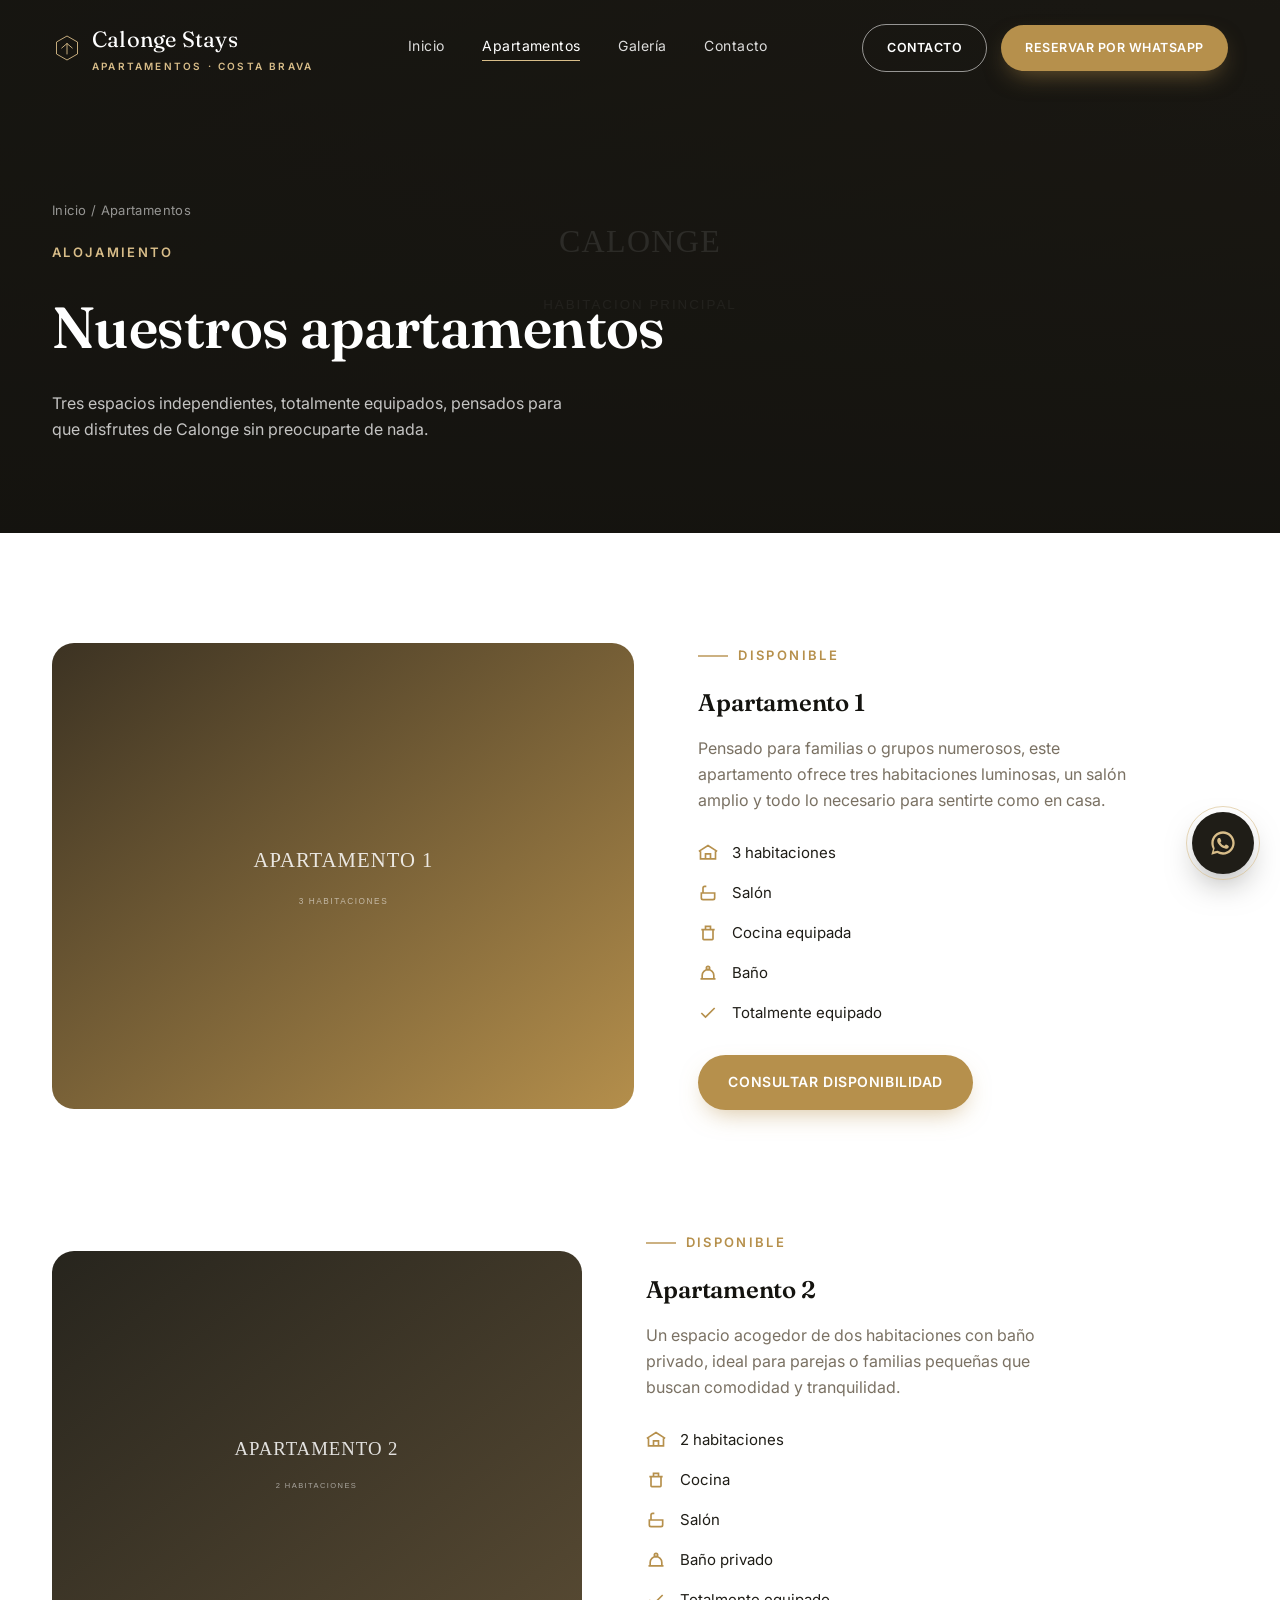
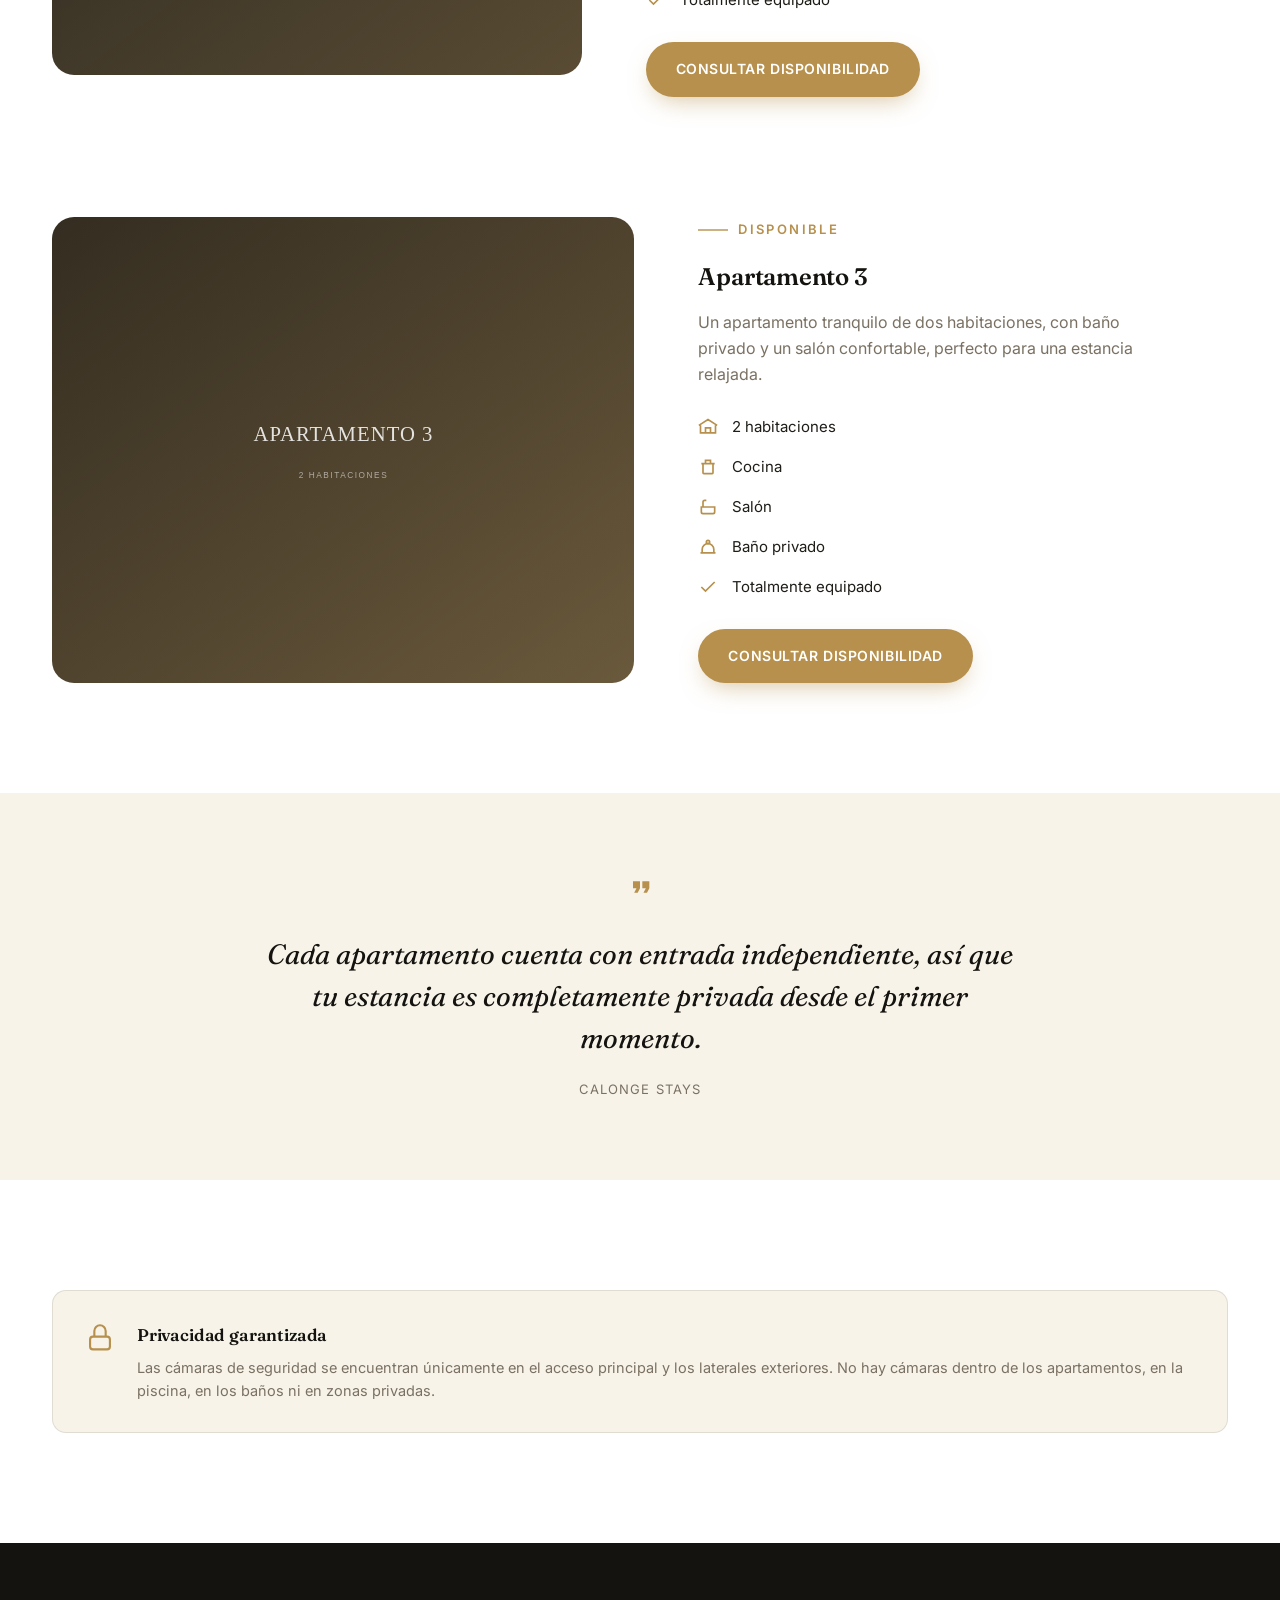
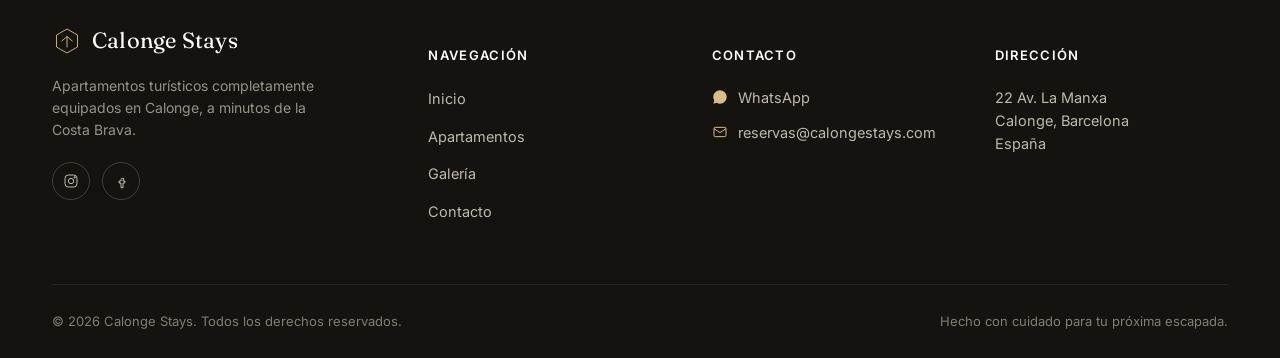
==== apartamentos.html @ a1d50704 "Add files via upload" ====
<!DOCTYPE html>
<html lang="es">
<head>
<meta charset="UTF-8">
<meta name="viewport" content="width=device-width, initial-scale=1.0">
<title>Apartamentos en Calonge — Calonge Stays</title>
<meta name="description" content="Descubre nuestros apartamentos en Calonge: totalmente equipados, con entrada independiente, cocina, baño privado y acceso a piscina compartida.">
<meta name="theme-color" content="#14130F">
<link rel="icon" href="favicon.ico" type="image/png">
<meta property="og:title" content="Apartamentos en Calonge — Calonge Stays">
<meta property="og:description" content="Apartamentos completamente equipados en Calonge, cerca de la Costa Brava.">
<meta property="og:image" content="assets/images/og-cover.svg">
<link rel="preconnect" href="https://fonts.googleapis.com">
<link rel="preconnect" href="https://fonts.gstatic.com" crossorigin>
<link href="https://fonts.googleapis.com/css2?family=Fraunces:ital,opsz,wght@0,9..144,300;0,9..144,500;0,9..144,600;1,9..144,400&family=Inter:wght@400;500;600;700&display=swap" rel="stylesheet">
<link rel="stylesheet" href="assets/css/style.css">
</head>
<body>

<header class="site-header">
  <div class="container">
    <a href="index.html" class="brand">
      <svg viewBox="0 0 40 40" fill="none"><path d="M20 4L34 12V28L20 36L6 28V12L20 4Z" stroke="#D8BD89" stroke-width="1.2"/><path d="M13 20L20 14L27 20M20 14V28" stroke="#D8BD89" stroke-width="1.2" stroke-linecap="round" stroke-linejoin="round"/></svg>
      <span>Calonge Stays<small>Apartamentos · Costa Brava</small></span>
    </a>
    <nav class="nav-desktop">
      <a href="index.html">Inicio</a>
      <a href="apartamentos.html" class="active">Apartamentos</a>
      <a href="galeria.html">Galería</a>
      <a href="contacto.html">Contacto</a>
    </nav>
    <div class="nav-cta">
      <a href="contacto.html" class="btn btn-outline">Contacto</a>
      <a href="#" class="btn btn-gold" data-whatsapp data-apartment="Consulta general">Reservar por WhatsApp</a>
    </div>
    <button class="nav-toggle" aria-label="Abrir menú">
      <svg viewBox="0 0 24 24" fill="none" stroke="currentColor" stroke-width="2"><line x1="3" y1="6" x2="21" y2="6"/><line x1="3" y1="12" x2="21" y2="12"/><line x1="3" y1="18" x2="21" y2="18"/></svg>
    </button>
  </div>
</header>

<div class="mobile-menu">
  <a href="index.html">Inicio</a>
  <a href="apartamentos.html">Apartamentos</a>
  <a href="galeria.html">Galería</a>
  <a href="contacto.html">Contacto</a>
  <a href="#" class="btn btn-gold btn-block" data-whatsapp data-apartment="Consulta general">Reservar por WhatsApp</a>
</div>

<section class="page-hero">
  <div class="page-hero-bg"><img src="assets/images/hero-room.svg" alt=""></div>
  <div class="container">
    <div class="breadcrumb"><a href="index.html">Inicio</a> / Apartamentos</div>
    <div class="eyebrow">Alojamiento</div>
    <h1>Nuestros apartamentos</h1>
    <p>Tres espacios independientes, totalmente equipados, pensados para que disfrutes de Calonge sin preocuparte de nada.</p>
  </div>
</section>

<section class="section">
  <div class="container">

    <!-- APARTAMENTO 1 -->
    <div class="split reveal" style="margin-bottom:120px;">
      <div class="split-media">
        <img src="assets/images/apt1-main.svg" alt="Apartamento 1 en Calonge">
      </div>
      <div>
        <div class="eyebrow"><svg viewBox="0 0 30 10"><line x1="0" y1="5" x2="30" y2="5" stroke="currentColor" stroke-width="1.4"/></svg>Disponible</div>
        <h2>Apartamento 1</h2>
        <p style="margin-top:14px;color:var(--taupe);font-size:16px;max-width:440px;">Pensado para familias o grupos numerosos, este apartamento ofrece tres habitaciones luminosas, un salón amplio y todo lo necesario para sentirte como en casa.</p>
        <ul class="feature-list">
          <li><svg viewBox="0 0 24 24" fill="none" stroke="currentColor" stroke-width="2"><path d="M3 10v9h18v-9M1 10l11-7 11 7M9 19v-6h6v6"/></svg>3 habitaciones</li>
          <li><svg viewBox="0 0 24 24" fill="none" stroke="currentColor" stroke-width="2"><path d="M4 12h16v6a2 2 0 01-2 2H6a2 2 0 01-2-2v-6zM6 12V6a2 2 0 012-2h2"/></svg>Salón</li>
          <li><svg viewBox="0 0 24 24" fill="none" stroke="currentColor" stroke-width="2"><path d="M4 8h16M6 8v11a1 1 0 001 1h10a1 1 0 001-1V8M9 4h6v4H9z"/></svg>Cocina equipada</li>
          <li><svg viewBox="0 0 24 24" fill="none" stroke="currentColor" stroke-width="2"><circle cx="12" cy="6" r="2"/><path d="M5 19v-4a7 7 0 0114 0v4M3 19h18"/></svg>Baño</li>
          <li><svg viewBox="0 0 24 24" fill="none" stroke="currentColor" stroke-width="2"><polyline points="20 6 9 17 4 12"/></svg>Totalmente equipado</li>
        </ul>
        <a href="#" class="btn btn-gold" style="margin-top:30px;" data-whatsapp data-apartment="Apartamento 1">Consultar disponibilidad</a>
      </div>
    </div>

    <!-- APARTAMENTO 2 -->
    <div class="split reverse reveal" style="margin-bottom:120px;">
      <div class="split-media">
        <img src="assets/images/apt2-main.svg" alt="Apartamento 2 en Calonge">
      </div>
      <div>
        <div class="eyebrow"><svg viewBox="0 0 30 10"><line x1="0" y1="5" x2="30" y2="5" stroke="currentColor" stroke-width="1.4"/></svg>Disponible</div>
        <h2>Apartamento 2</h2>
        <p style="margin-top:14px;color:var(--taupe);font-size:16px;max-width:440px;">Un espacio acogedor de dos habitaciones con baño privado, ideal para parejas o familias pequeñas que buscan comodidad y tranquilidad.</p>
        <ul class="feature-list">
          <li><svg viewBox="0 0 24 24" fill="none" stroke="currentColor" stroke-width="2"><path d="M3 10v9h18v-9M1 10l11-7 11 7M9 19v-6h6v6"/></svg>2 habitaciones</li>
          <li><svg viewBox="0 0 24 24" fill="none" stroke="currentColor" stroke-width="2"><path d="M4 8h16M6 8v11a1 1 0 001 1h10a1 1 0 001-1V8M9 4h6v4H9z"/></svg>Cocina</li>
          <li><svg viewBox="0 0 24 24" fill="none" stroke="currentColor" stroke-width="2"><path d="M4 12h16v6a2 2 0 01-2 2H6a2 2 0 01-2-2v-6zM6 12V6a2 2 0 012-2h2"/></svg>Salón</li>
          <li><svg viewBox="0 0 24 24" fill="none" stroke="currentColor" stroke-width="2"><circle cx="12" cy="6" r="2"/><path d="M5 19v-4a7 7 0 0114 0v4M3 19h18"/></svg>Baño privado</li>
          <li><svg viewBox="0 0 24 24" fill="none" stroke="currentColor" stroke-width="2"><polyline points="20 6 9 17 4 12"/></svg>Totalmente equipado</li>
        </ul>
        <a href="#" class="btn btn-gold" style="margin-top:30px;" data-whatsapp data-apartment="Apartamento 2">Consultar disponibilidad</a>
      </div>
    </div>

    <!-- APARTAMENTO 3 -->
    <div class="split reveal">
      <div class="split-media">
        <img src="assets/images/apt3-main.svg" alt="Apartamento 3 en Calonge">
      </div>
      <div>
        <div class="eyebrow"><svg viewBox="0 0 30 10"><line x1="0" y1="5" x2="30" y2="5" stroke="currentColor" stroke-width="1.4"/></svg>Disponible</div>
        <h2>Apartamento 3</h2>
        <p style="margin-top:14px;color:var(--taupe);font-size:16px;max-width:440px;">Un apartamento tranquilo de dos habitaciones, con baño privado y un salón confortable, perfecto para una estancia relajada.</p>
        <ul class="feature-list">
          <li><svg viewBox="0 0 24 24" fill="none" stroke="currentColor" stroke-width="2"><path d="M3 10v9h18v-9M1 10l11-7 11 7M9 19v-6h6v6"/></svg>2 habitaciones</li>
          <li><svg viewBox="0 0 24 24" fill="none" stroke="currentColor" stroke-width="2"><path d="M4 8h16M6 8v11a1 1 0 001 1h10a1 1 0 001-1V8M9 4h6v4H9z"/></svg>Cocina</li>
          <li><svg viewBox="0 0 24 24" fill="none" stroke="currentColor" stroke-width="2"><path d="M4 12h16v6a2 2 0 01-2 2H6a2 2 0 01-2-2v-6zM6 12V6a2 2 0 012-2h2"/></svg>Salón</li>
          <li><svg viewBox="0 0 24 24" fill="none" stroke="currentColor" stroke-width="2"><circle cx="12" cy="6" r="2"/><path d="M5 19v-4a7 7 0 0114 0v4M3 19h18"/></svg>Baño privado</li>
          <li><svg viewBox="0 0 24 24" fill="none" stroke="currentColor" stroke-width="2"><polyline points="20 6 9 17 4 12"/></svg>Totalmente equipado</li>
        </ul>
        <a href="#" class="btn btn-gold" style="margin-top:30px;" data-whatsapp data-apartment="Apartamento 3">Consultar disponibilidad</a>
      </div>
    </div>

  </div>
</section>

<section class="section-tight bg-beige">
  <div class="container">
    <div class="quote-band reveal">
      <svg viewBox="0 0 24 24" fill="currentColor"><path d="M7 17h3l2-4V7H6v6h3zm8 0h3l2-4V7h-6v6h3z"/></svg>
      <p>Cada apartamento cuenta con entrada independiente, así que tu estancia es completamente privada desde el primer momento.</p>
      <span>Calonge Stays</span>
    </div>
  </div>
</section>

<section class="section">
  <div class="container">
    <div class="security-note reveal">
      <svg viewBox="0 0 24 24" fill="none" stroke="currentColor" stroke-width="1.5"><rect x="5" y="11" width="14" height="9" rx="2"/><path d="M8 11V7a4 4 0 118 0v4"/></svg>
      <div>
        <h4>Privacidad garantizada</h4>
        <p>Las cámaras de seguridad se encuentran únicamente en el acceso principal y los laterales exteriores. No hay cámaras dentro de los apartamentos, en la piscina, en los baños ni en zonas privadas.</p>
      </div>
    </div>
  </div>
</section>

<footer class="site-footer">
  <div class="container">
    <div class="footer-grid">
      <div class="footer-brand">
        <div class="brand">
          <svg viewBox="0 0 40 40" fill="none"><path d="M20 4L34 12V28L20 36L6 28V12L20 4Z" stroke="#D8BD89" stroke-width="1.2"/><path d="M13 20L20 14L27 20M20 14V28" stroke="#D8BD89" stroke-width="1.2" stroke-linecap="round" stroke-linejoin="round"/></svg>
          <span>Calonge Stays</span>
        </div>
        <p>Apartamentos turísticos completamente equipados en Calonge, a minutos de la Costa Brava.</p>
        <div class="social-row">
          <a href="#" aria-label="Instagram"><svg viewBox="0 0 24 24" fill="none" stroke="currentColor" stroke-width="1.5"><rect x="3" y="3" width="18" height="18" rx="5"/><circle cx="12" cy="12" r="4"/><circle cx="17.5" cy="6.5" r="1"/></svg></a>
          <a href="#" aria-label="Facebook"><svg viewBox="0 0 24 24" fill="none" stroke="currentColor" stroke-width="1.5"><path d="M16 8h-2a2 2 0 00-2 2v2H9v3h3v7h3v-7h2.5l.5-3H15v-1.5a.5.5 0 01.5-.5H16V8z"/></svg></a>
        </div>
      </div>
      <div class="footer-col">
        <h5>Navegación</h5>
        <ul>
          <li><a href="index.html">Inicio</a></li>
          <li><a href="apartamentos.html">Apartamentos</a></li>
          <li><a href="galeria.html">Galería</a></li>
          <li><a href="contacto.html">Contacto</a></li>
        </ul>
      </div>
      <div class="footer-col">
        <h5>Contacto</h5>
        <ul>
          <li class="contact-line"><svg viewBox="0 0 24 24" fill="currentColor"><path d="M12 2C6.48 2 2 6.48 2 12c0 1.85.5 3.58 1.38 5.07L2 22l5.07-1.36A9.93 9.93 0 0012 22c5.52 0 10-4.48 10-10S17.52 2 12 2z"/></svg><a href="#" data-whatsapp data-apartment="Consulta general">WhatsApp</a></li>
          <li class="contact-line"><svg viewBox="0 0 24 24" fill="none" stroke="currentColor" stroke-width="1.5"><rect x="3" y="5" width="18" height="14" rx="2"/><path d="M3 7l9 6 9-6"/></svg><a href="mailto:reservas@calongestays.com">reservas@calongestays.com</a></li>
        </ul>
      </div>
      <div class="footer-col">
        <h5>Dirección</h5>
        <p style="font-size:14.5px;">22 Av. La Manxa<br>Calonge, Barcelona<br>España</p>
      </div>
    </div>
    <div class="footer-bottom">
      <span>© <span id="footer-year"></span> Calonge Stays. Todos los derechos reservados.</span>
      <span>Hecho con cuidado para tu próxima escapada.</span>
    </div>
  </div>
</footer>

<a href="#" class="whatsapp-float" data-whatsapp data-apartment="Consulta general" aria-label="Reservar por WhatsApp">
  <span class="tip">Resérvanos por WhatsApp</span>
  <svg viewBox="0 0 24 24" fill="currentColor"><path d="M12 2C6.48 2 2 6.48 2 12c0 1.85.5 3.58 1.38 5.07L2 22l5.07-1.36A9.93 9.93 0 0012 22c5.52 0 10-4.48 10-10S17.52 2 12 2zm0 18c-1.66 0-3.21-.46-4.54-1.26l-.33-.2-3.06.82.83-2.99-.21-.31A7.94 7.94 0 014 12c0-4.41 3.59-8 8-8s8 3.59 8 8-3.59 8-8 8zm4.32-5.94c-.23-.12-1.37-.68-1.58-.76-.21-.08-.37-.12-.52.12-.15.23-.6.76-.74.92-.13.15-.27.16-.5.05-1.36-.65-2.25-1.16-3.14-2.63-.24-.4.24-.37.69-1.24.08-.15.04-.28-.03-.39-.08-.12-.6-1.45-.83-1.97-.21-.5-.43-.43-.6-.44-.15-.01-.32-.01-.5-.01-.16 0-.43.06-.66.31-.23.25-.88.86-.88 2.09 0 1.23.9 2.42 1.03 2.59.13.17 1.76 2.69 4.27 3.67 2.02.79 2.43.63 2.87.59.43-.04 1.37-.56 1.56-1.11.19-.55.19-1.01.13-1.11-.06-.1-.21-.16-.45-.28z"/></svg>
</a>

<script src="assets/js/main.js"></script>
</body>
</html>
---- assets/css/style.css ----
/* =========================================================
   CALONGE STAYS — Design tokens & base
   ========================================================= */
:root{
  --black:#14130F;
  --ink:#1F1D17;
  --white:#FFFFFF;
  --beige:#EFE8D8;
  --beige-soft:#F7F3E9;
  --grey:#F4F2EE;
  --gold:#B6904C;
  --gold-soft:#D8BD89;
  --taupe:#7A7163;
  --line:rgba(20,19,15,0.10);

  --font-display:'Fraunces', 'Times New Roman', serif;
  --font-body:'Inter', -apple-system, BlinkMacSystemFont, 'Segoe UI', sans-serif;

  --radius-lg:22px;
  --radius-md:14px;
  --radius-sm:8px;

  --shadow-soft:0 20px 50px -20px rgba(20,19,15,0.25);
  --shadow-card:0 12px 30px -12px rgba(20,19,15,0.18);

  --ease:cubic-bezier(.22,1,.36,1);
}

*{box-sizing:border-box;}
html{scroll-behavior:smooth;}
body{
  margin:0;
  font-family:var(--font-body);
  color:var(--ink);
  background:var(--white);
  -webkit-font-smoothing:antialiased;
  line-height:1.6;
}
img{max-width:100%;display:block;}
a{color:inherit;text-decoration:none;}
ul{margin:0;padding:0;list-style:none;}
button{font-family:inherit;cursor:pointer;border:none;background:none;}
h1,h2,h3,h4{font-family:var(--font-display);margin:0;font-weight:600;letter-spacing:-0.01em;color:var(--black);}
p{margin:0;}
section{position:relative;}

.container{
  width:100%;
  max-width:1240px;
  margin:0 auto;
  padding:0 32px;
}

@media (max-width:680px){
  .container{padding:0 20px;}
}

/* Focus visibility */
a:focus-visible, button:focus-visible, input:focus-visible, textarea:focus-visible{
  outline:2px solid var(--gold);
  outline-offset:3px;
}

@media (prefers-reduced-motion: reduce){
  *{animation-duration:0.001ms !important; animation-iteration-count:1 !important; transition-duration:0.001ms !important; scroll-behavior:auto !important;}
}

/* =========== Eyebrow / divider signature =========== */
.eyebrow{
  display:inline-flex;
  align-items:center;
  gap:10px;
  font-size:13px;
  letter-spacing:.18em;
  text-transform:uppercase;
  color:var(--gold);
  font-weight:600;
  margin-bottom:18px;
}
.eyebrow svg{width:30px;height:10px;flex-shrink:0;}

.section-head{
  max-width:640px;
  margin-bottom:52px;
}
.section-head h2{
  font-size:clamp(30px,4vw,44px);
  line-height:1.12;
}
.section-head p{
  margin-top:16px;
  color:var(--taupe);
  font-size:17px;
  max-width:520px;
}
.section-head.center{margin-left:auto;margin-right:auto;text-align:center;}

/* =========== Buttons =========== */
.btn{
  display:inline-flex;
  align-items:center;
  gap:10px;
  padding:16px 30px;
  border-radius:100px;
  font-size:14px;
  font-weight:600;
  letter-spacing:.04em;
  text-transform:uppercase;
  transition:transform .35s var(--ease), box-shadow .35s var(--ease), background .35s var(--ease), color .35s var(--ease);
  white-space:nowrap;
}
.btn svg{width:18px;height:18px;}
.btn-gold{
  background:var(--gold);
  color:var(--white);
  box-shadow:0 10px 24px -8px rgba(182,144,76,0.55);
}
.btn-gold:hover{transform:translateY(-2px);box-shadow:0 16px 30px -8px rgba(182,144,76,0.65);}
.btn-outline{
  background:transparent;
  color:var(--white);
  border:1.5px solid rgba(255,255,255,0.55);
}
.btn-outline:hover{background:rgba(255,255,255,0.12);transform:translateY(-2px);}
.btn-outline-dark{
  background:transparent;
  color:var(--black);
  border:1.5px solid var(--line);
}
.btn-outline-dark:hover{border-color:var(--black);transform:translateY(-2px);}
.btn-block{width:100%;justify-content:center;}

/* =========== Header =========== */
.site-header{
  position:fixed;
  top:0;left:0;right:0;
  z-index:100;
  padding:22px 0;
  transition:background .4s var(--ease), padding .4s var(--ease), box-shadow .4s var(--ease);
}
.site-header .container{display:flex;align-items:center;justify-content:space-between;}
.site-header.is-scrolled{
  background:rgba(20,19,15,0.92);
  backdrop-filter:blur(10px);
  padding:14px 0;
  box-shadow:0 8px 24px -10px rgba(0,0,0,0.4);
}
.brand{display:flex;align-items:center;gap:10px;font-family:var(--font-display);font-size:22px;color:var(--white);letter-spacing:.01em;}
.brand small{display:block;font-family:var(--font-body);font-size:10px;letter-spacing:.22em;text-transform:uppercase;color:var(--gold-soft);font-weight:600;margin-top:1px;}
.brand svg{width:30px;height:30px;flex-shrink:0;}

.nav-desktop{display:flex;align-items:center;gap:38px;}
.nav-desktop a{
  color:rgba(255,255,255,0.85);
  font-size:14px;
  letter-spacing:.03em;
  position:relative;
  padding-bottom:4px;
  transition:color .3s;
}
.nav-desktop a::after{
  content:'';position:absolute;left:0;right:100%;bottom:0;height:1px;background:var(--gold-soft);
  transition:right .35s var(--ease);
}
.nav-desktop a:hover{color:var(--white);}
.nav-desktop a:hover::after, .nav-desktop a.active::after{right:0;}
.nav-desktop a.active{color:var(--white);}

.nav-cta{display:flex;align-items:center;gap:14px;}
.nav-cta .btn{padding:13px 24px;font-size:12.5px;}

.nav-toggle{
  display:none;
  width:42px;height:42px;
  border-radius:50%;
  border:1px solid rgba(255,255,255,0.3);
  align-items:center;justify-content:center;
  color:var(--white);
}
.nav-toggle svg{width:18px;height:18px;}

.mobile-menu{
  position:fixed;inset:0;
  background:var(--black);
  z-index:99;
  display:flex;
  flex-direction:column;
  padding:110px 32px 40px;
  transform:translateY(-100%);
  transition:transform .45s var(--ease);
}
.mobile-menu.is-open{transform:translateY(0);}
.mobile-menu a{
  color:var(--white);
  font-family:var(--font-display);
  font-size:30px;
  padding:14px 0;
  border-bottom:1px solid rgba(255,255,255,0.08);
}
.mobile-menu .btn{margin-top:30px;}

@media (max-width:920px){
  .nav-desktop{display:none;}
  .nav-cta .btn-outline{display:none;}
  .nav-toggle{display:flex;}
}

/* =========== Hero =========== */
.hero{
  min-height:100vh;
  display:flex;
  align-items:flex-end;
  position:relative;
  overflow:hidden;
  background:#1b1812;
}
.hero-media{
  position:absolute;inset:0;
  z-index:0;
}
.hero-media img{
  width:100%;height:100%;object-fit:cover;
  transform:scale(1.08);
  animation:heroZoom 16s var(--ease) forwards;
}
@keyframes heroZoom{to{transform:scale(1);}}
.hero-media::after{
  content:'';position:absolute;inset:0;
  background:linear-gradient(180deg, rgba(15,14,10,0.35) 0%, rgba(15,14,10,0.15) 35%, rgba(15,14,10,0.75) 100%);
}
.hero-content{
  position:relative;z-index:2;
  width:100%;
  padding:0 32px 90px;
  max-width:1240px;
  margin:0 auto;
  color:var(--white);
}
.hero-eyebrow{
  display:flex;align-items:center;gap:12px;
  font-size:13px;letter-spacing:.2em;text-transform:uppercase;
  color:var(--gold-soft);font-weight:600;margin-bottom:22px;
  opacity:0;animation:fadeUp .9s var(--ease) .3s forwards;
}
.hero-eyebrow span{width:34px;height:1px;background:var(--gold-soft);}
.hero h1{
  font-size:clamp(40px,7vw,84px);
  color:var(--white);
  line-height:1.02;
  max-width:880px;
  font-weight:500;
  opacity:0;animation:fadeUp .9s var(--ease) .5s forwards;
}
.hero h1 em{font-style:italic;color:var(--gold-soft);font-weight:400;}
.hero-sub{
  margin-top:24px;
  max-width:480px;
  font-size:17px;
  color:rgba(255,255,255,0.82);
  opacity:0;animation:fadeUp .9s var(--ease) .7s forwards;
}
.hero-actions{
  margin-top:38px;
  display:flex;gap:16px;flex-wrap:wrap;
  opacity:0;animation:fadeUp .9s var(--ease) .9s forwards;
}
@keyframes fadeUp{from{opacity:0;transform:translateY(22px);}to{opacity:1;transform:translateY(0);}}

.hero-scroll{
  position:absolute;right:32px;bottom:36px;z-index:2;
  display:flex;flex-direction:column;align-items:center;gap:10px;
  color:rgba(255,255,255,0.75);
  font-size:11px;letter-spacing:.18em;text-transform:uppercase;
}
.hero-scroll .line{width:1px;height:46px;background:rgba(255,255,255,0.35);position:relative;overflow:hidden;}
.hero-scroll .line::after{content:'';position:absolute;top:0;left:0;width:100%;height:14px;background:var(--gold-soft);animation:scrollDrop 2.2s var(--ease) infinite;}
@keyframes scrollDrop{0%{transform:translateY(-100%);}100%{transform:translateY(140%);}}
@media (max-width:680px){.hero-scroll{display:none;}}

/* quick info strip */
.info-strip{
  background:var(--black);
  color:var(--beige-soft);
}
.info-strip .container{
  display:grid;
  grid-template-columns:repeat(3,1fr);
}
.info-strip .info-item{
  display:flex;align-items:center;gap:16px;
  padding:26px 24px;
  border-right:1px solid rgba(255,255,255,0.08);
}
.info-strip .info-item:last-child{border-right:none;}
.info-strip svg{width:26px;height:26px;color:var(--gold-soft);flex-shrink:0;}
.info-strip strong{display:block;font-size:13px;letter-spacing:.06em;text-transform:uppercase;color:var(--white);margin-bottom:3px;}
.info-strip span{font-size:13.5px;color:rgba(239,232,216,0.7);}
@media (max-width:780px){
  .info-strip .container{grid-template-columns:1fr;}
  .info-strip .info-item{border-right:none;border-bottom:1px solid rgba(255,255,255,0.08);}
  .info-strip .info-item:last-child{border-bottom:none;}
}

/* =========== Generic section spacing =========== */
.section{padding:110px 0;}
.section-tight{padding:80px 0;}
.bg-beige{background:var(--beige-soft);}
.bg-grey{background:var(--grey);}
.bg-black{background:var(--black);color:var(--beige-soft);}
.bg-black h2{color:var(--white);}

/* =========== Apartment cards =========== */
.apt-grid{
  display:grid;
  grid-template-columns:repeat(3,1fr);
  gap:30px;
}
@media (max-width:980px){.apt-grid{grid-template-columns:1fr 1fr;}}
@media (max-width:680px){.apt-grid{grid-template-columns:1fr;}}

.apt-card{
  background:var(--white);
  border-radius:var(--radius-lg);
  overflow:hidden;
  box-shadow:var(--shadow-card);
  transition:transform .5s var(--ease), box-shadow .5s var(--ease);
  display:flex;flex-direction:column;
}
.apt-card:hover{transform:translateY(-8px);box-shadow:0 30px 50px -20px rgba(20,19,15,0.3);}
.apt-photo{
  position:relative;
  aspect-ratio:4/3;
  overflow:hidden;
}
.apt-photo img{width:100%;height:100%;object-fit:cover;transition:transform .7s var(--ease);}
.apt-card:hover .apt-photo img{transform:scale(1.07);}
.apt-badge{
  position:absolute;top:16px;left:16px;
  background:rgba(20,19,15,0.78);
  color:var(--white);
  font-size:11px;letter-spacing:.08em;text-transform:uppercase;
  padding:7px 14px;border-radius:100px;
  backdrop-filter:blur(4px);
}
.apt-body{padding:28px;display:flex;flex-direction:column;gap:16px;flex:1;}
.apt-body h3{font-size:23px;}
.apt-meta{display:flex;flex-wrap:wrap;gap:10px;}
.apt-meta span{
  display:flex;align-items:center;gap:6px;
  font-size:12.5px;color:var(--taupe);
  background:var(--grey);
  padding:7px 12px;border-radius:100px;
}
.apt-meta svg{width:14px;height:14px;color:var(--gold);}
.apt-body p.desc{color:var(--taupe);font-size:14.5px;}
.apt-body .btn{margin-top:auto;}

/* sold-out variant for apt4 (not shown on site but kept in CSS for reference) */
.apt-card.is-unavailable{opacity:.55;filter:grayscale(.4);}

/* =========== Why us cards =========== */
.why-grid{
  display:grid;
  grid-template-columns:repeat(4,1fr);
  gap:24px;
}
@media (max-width:980px){.why-grid{grid-template-columns:1fr 1fr;}}
@media (max-width:560px){.why-grid{grid-template-columns:1fr;}}
.why-card{
  padding:34px 26px;
  background:var(--white);
  border:1px solid var(--line);
  border-radius:var(--radius-md);
  transition:transform .4s var(--ease), border-color .4s var(--ease);
}
.why-card:hover{transform:translateY(-6px);border-color:var(--gold-soft);}
.why-card svg{width:30px;height:30px;color:var(--gold);margin-bottom:18px;}
.why-card h4{font-size:18px;margin-bottom:8px;}
.why-card p{font-size:14px;color:var(--taupe);}

/* =========== Services grid =========== */
.services-grid{
  display:grid;
  grid-template-columns:repeat(4,1fr);
  gap:1px;
  background:var(--line);
  border:1px solid var(--line);
  border-radius:var(--radius-md);
  overflow:hidden;
}
.service-item{
  background:var(--white);
  padding:32px 24px;
  display:flex;flex-direction:column;gap:14px;
  transition:background .35s;
}
.service-item:hover{background:var(--beige-soft);}
.service-item svg{width:26px;height:26px;color:var(--gold);}
.service-item span{font-size:14px;font-weight:600;color:var(--black);}
@media (max-width:980px){.services-grid{grid-template-columns:repeat(2,1fr);}}
@media (max-width:560px){.services-grid{grid-template-columns:1fr;}}

/* =========== Pool / feature split section =========== */
.split{
  display:grid;
  grid-template-columns:1.1fr 1fr;
  gap:64px;
  align-items:center;
}
@media (max-width:900px){.split{grid-template-columns:1fr;gap:40px;}}
.split.reverse{grid-template-columns:1fr 1.1fr;}
@media (max-width:900px){.split.reverse{grid-template-columns:1fr;}}
.split.reverse .split-media{order:-1;}
@media (max-width:900px){.split.reverse .split-media{order:0;}}

.split-media{
  position:relative;
  border-radius:var(--radius-lg);
  overflow:hidden;
  aspect-ratio:5/4;
}
.split-media img{width:100%;height:100%;object-fit:cover;}
.split-media.stacked{display:grid;grid-template-columns:1.3fr 1fr;gap:14px;aspect-ratio:auto;}
.split-media.stacked img{border-radius:var(--radius-md);aspect-ratio:1/1;}
.split-media.stacked .tall{aspect-ratio:auto;height:100%;}

.feature-list{margin-top:28px;display:flex;flex-direction:column;gap:16px;}
.feature-list li{
  display:flex;align-items:flex-start;gap:14px;
  font-size:15px;color:var(--ink);
}
.feature-list svg{width:20px;height:20px;color:var(--gold);flex-shrink:0;margin-top:2px;}

/* =========== Gallery (galeria.html) =========== */
.gallery-filters{
  display:flex;flex-wrap:wrap;gap:10px;
  margin-bottom:42px;
}
.filter-btn{
  padding:10px 20px;border-radius:100px;
  font-size:13px;letter-spacing:.03em;
  border:1px solid var(--line);
  color:var(--taupe);
  transition:all .3s;
}
.filter-btn:hover{border-color:var(--gold);color:var(--black);}
.filter-btn.active{background:var(--black);color:var(--white);border-color:var(--black);}

.gallery-grid{
  display:grid;
  grid-template-columns:repeat(4,1fr);
  gap:18px;
}
@media (max-width:980px){.gallery-grid{grid-template-columns:repeat(3,1fr);}}
@media (max-width:680px){.gallery-grid{grid-template-columns:repeat(2,1fr);}}
.gallery-item{
  position:relative;
  border-radius:var(--radius-md);
  overflow:hidden;
  cursor:zoom-in;
  aspect-ratio:1/1;
}
.gallery-item:nth-child(5n+1){grid-row:span 2;aspect-ratio:1/2.05;}
@media (max-width:680px){.gallery-item:nth-child(5n+1){grid-row:span 1;aspect-ratio:1/1;}}
.gallery-item img{
  width:100%;height:100%;object-fit:cover;
  transition:transform .6s var(--ease);
}
.gallery-item:hover img{transform:scale(1.08);}
.gallery-item .tag{
  position:absolute;bottom:12px;left:12px;
  background:rgba(20,19,15,0.7);color:#fff;
  font-size:11px;letter-spacing:.06em;text-transform:uppercase;
  padding:6px 12px;border-radius:100px;
  opacity:0;transition:opacity .3s;
}
.gallery-item:hover .tag{opacity:1;}

.lightbox{
  position:fixed;inset:0;z-index:200;
  background:rgba(10,9,7,0.96);
  display:flex;align-items:center;justify-content:center;
  opacity:0;visibility:hidden;
  transition:opacity .35s var(--ease);
}
.lightbox.is-open{opacity:1;visibility:visible;}
.lightbox img{max-width:88vw;max-height:82vh;border-radius:8px;box-shadow:0 30px 80px rgba(0,0,0,0.5);}
.lightbox-close, .lightbox-prev, .lightbox-next{
  position:absolute;
  color:#fff;
  width:48px;height:48px;
  border:1px solid rgba(255,255,255,0.3);
  border-radius:50%;
  display:flex;align-items:center;justify-content:center;
  transition:background .3s;
}
.lightbox-close:hover, .lightbox-prev:hover, .lightbox-next:hover{background:rgba(255,255,255,0.12);}
.lightbox-close{top:24px;right:24px;}
.lightbox-prev{left:24px;top:50%;transform:translateY(-50%);}
.lightbox-next{right:24px;top:50%;transform:translateY(-50%);}
.lightbox-close svg, .lightbox-prev svg, .lightbox-next svg{width:20px;height:20px;}
.lightbox-caption{
  position:absolute;bottom:28px;left:0;right:0;text-align:center;
  color:rgba(255,255,255,0.8);font-size:13px;letter-spacing:.04em;
}
@media (max-width:680px){
  .lightbox-prev{left:10px;}
  .lightbox-next{right:10px;}
  .lightbox-close{top:14px;right:14px;}
}

/* =========== Security note =========== */
.security-note{
  display:flex;gap:20px;
  padding:30px;
  background:var(--beige-soft);
  border-radius:var(--radius-md);
  border:1px solid var(--line);
}
.security-note svg{width:34px;height:34px;color:var(--gold);flex-shrink:0;}
.security-note h4{font-size:17px;margin-bottom:8px;}
.security-note p{font-size:14.5px;color:var(--taupe);}

/* =========== Map section =========== */
.map-wrap{
  border-radius:var(--radius-lg);
  overflow:hidden;
  box-shadow:var(--shadow-card);
}
.map-wrap iframe{width:100%;height:440px;border:0;display:block;}
.location-card{
  background:var(--black);
  color:var(--white);
  border-radius:var(--radius-lg);
  padding:40px;
}
.location-card .addr{font-size:18px;line-height:1.7;margin:20px 0 28px;color:var(--beige-soft);}
.location-card svg{color:var(--gold-soft);width:28px;height:28px;}

/* =========== Testimonial-style quote band (used in apartamentos) =========== */
.quote-band{
  text-align:center;
  max-width:760px;margin:0 auto;
}
.quote-band svg{width:36px;height:28px;color:var(--gold);margin-bottom:24px;}
.quote-band p{font-family:var(--font-display);font-size:clamp(20px,2.6vw,28px);font-style:italic;line-height:1.5;color:var(--black);}
.quote-band span{display:block;margin-top:20px;font-size:13px;letter-spacing:.08em;text-transform:uppercase;color:var(--taupe);}

/* =========== Footer =========== */
.site-footer{
  background:var(--black);
  color:rgba(239,232,216,0.78);
  padding:80px 0 0;
}
.footer-grid{
  display:grid;
  grid-template-columns:1.4fr 1fr 1fr 1fr;
  gap:50px;
  padding-bottom:60px;
  border-bottom:1px solid rgba(255,255,255,0.08);
}
@media (max-width:880px){.footer-grid{grid-template-columns:1fr 1fr;}}
@media (max-width:560px){.footer-grid{grid-template-columns:1fr;}}
.footer-brand .brand{margin-bottom:16px;}
.footer-brand p{font-size:14px;max-width:280px;color:rgba(239,232,216,0.6);}
.footer-col h5{
  color:var(--white);font-size:13px;letter-spacing:.1em;text-transform:uppercase;
  margin-bottom:20px;font-weight:600;font-family:var(--font-body);
}
.footer-col ul{display:flex;flex-direction:column;gap:12px;}
.footer-col a{font-size:14.5px;transition:color .3s;}
.footer-col a:hover{color:var(--gold-soft);}
.footer-col .contact-line{display:flex;gap:10px;align-items:flex-start;font-size:14.5px;}
.footer-col .contact-line svg{width:16px;height:16px;color:var(--gold-soft);margin-top:3px;flex-shrink:0;}
.social-row{display:flex;gap:12px;margin-top:20px;}
.social-row a{
  width:38px;height:38px;border-radius:50%;
  border:1px solid rgba(255,255,255,0.18);
  display:flex;align-items:center;justify-content:center;
}
.social-row a:hover{border-color:var(--gold-soft);}
.social-row svg{width:16px;height:16px;}
.footer-bottom{
  padding:26px 0;
  display:flex;justify-content:space-between;align-items:center;
  font-size:13px;color:rgba(239,232,216,0.5);
  flex-wrap:wrap;gap:10px;
}

/* =========== Floating WhatsApp button =========== */
.whatsapp-float{
  position:fixed;
  bottom:26px;right:26px;
  z-index:90;
  width:62px;height:62px;
  border-radius:50%;
  background:#1F1D17;
  display:flex;align-items:center;justify-content:center;
  box-shadow:0 14px 34px -10px rgba(20,19,15,0.5);
  transition:transform .4s var(--ease);
}
.whatsapp-float::before{
  content:'';
  position:absolute;inset:-6px;
  border-radius:50%;
  border:1.5px solid var(--gold-soft);
  opacity:.6;
  animation:pulseRing 2.6s ease-out infinite;
}
@keyframes pulseRing{
  0%{transform:scale(0.9);opacity:.6;}
  80%{transform:scale(1.25);opacity:0;}
  100%{opacity:0;}
}
.whatsapp-float svg{width:28px;height:28px;color:var(--gold-soft);position:relative;z-index:1;}
.whatsapp-float:hover{transform:scale(1.08);}
.whatsapp-float .tip{
  position:absolute;right:74px;top:50%;transform:translateY(-50%);
  background:var(--black);color:#fff;
  padding:8px 14px;border-radius:8px;font-size:12.5px;
  white-space:nowrap;
  opacity:0;pointer-events:none;
  transition:opacity .3s;
}
.whatsapp-float:hover .tip{opacity:1;}
@media (max-width:680px){
  .whatsapp-float{width:54px;height:54px;bottom:18px;right:18px;}
  .whatsapp-float svg{width:24px;height:24px;}
  .whatsapp-float .tip{display:none;}
}

/* =========== Reveal-on-scroll utility =========== */
.reveal{opacity:0;transform:translateY(28px);transition:opacity .8s var(--ease), transform .8s var(--ease);}
.reveal.is-visible{opacity:1;transform:translateY(0);}

/* =========== Page hero (sub pages) =========== */
.page-hero{
  position:relative;
  padding:200px 0 90px;
  background:var(--black);
  color:var(--white);
  overflow:hidden;
}
.page-hero .container{position:relative;z-index:2;}
.page-hero-bg{position:absolute;inset:0;opacity:.5;}
.page-hero-bg img{width:100%;height:100%;object-fit:cover;}
.page-hero-bg::after{content:'';position:absolute;inset:0;background:linear-gradient(180deg, rgba(20,19,15,0.6), rgba(20,19,15,0.95));}
.page-hero .eyebrow{color:var(--gold-soft);}
.page-hero h1{color:var(--white);font-size:clamp(34px,5.4vw,58px);}
.page-hero p{color:rgba(255,255,255,0.75);max-width:520px;margin-top:18px;font-size:16px;}
.breadcrumb{font-size:13px;color:rgba(255,255,255,0.55);margin-bottom:18px;letter-spacing:.03em;}
.breadcrumb a:hover{color:var(--gold-soft);}

/* =========== Contact page =========== */
.contact-grid{
  display:grid;grid-template-columns:1fr 1fr;gap:60px;
}
@media (max-width:900px){.contact-grid{grid-template-columns:1fr;gap:40px;}}
.contact-card{
  background:var(--beige-soft);
  border-radius:var(--radius-lg);
  padding:44px;
}
.contact-card h3{font-size:24px;margin-bottom:10px;}
.contact-card p{color:var(--taupe);font-size:15px;margin-bottom:30px;}
.form-row{margin-bottom:20px;}
.form-row label{display:block;font-size:13px;font-weight:600;letter-spacing:.03em;margin-bottom:8px;color:var(--black);}
.form-row input, .form-row select, .form-row textarea{
  width:100%;padding:14px 16px;
  border:1px solid var(--line);
  border-radius:var(--radius-sm);
  font-family:inherit;font-size:14.5px;
  background:var(--white);
  transition:border-color .3s;
}
.form-row input:focus, .form-row select:focus, .form-row textarea:focus{border-color:var(--gold);outline:none;}
.form-grid-2{display:grid;grid-template-columns:1fr 1fr;gap:18px;}
@media (max-width:480px){.form-grid-2{grid-template-columns:1fr;}}

.contact-info-list{display:flex;flex-direction:column;gap:26px;margin-top:30px;}
.contact-info-item{display:flex;gap:18px;align-items:flex-start;}
.contact-info-item .ic{
  width:48px;height:48px;border-radius:50%;
  background:var(--black);
  display:flex;align-items:center;justify-content:center;
  flex-shrink:0;
}
.contact-info-item .ic svg{width:20px;height:20px;color:var(--gold-soft);}
.contact-info-item h5{font-size:15px;margin-bottom:4px;}
.contact-info-item p, .contact-info-item a{font-size:14.5px;color:var(--taupe);}
.contact-info-item a:hover{color:var(--gold);}
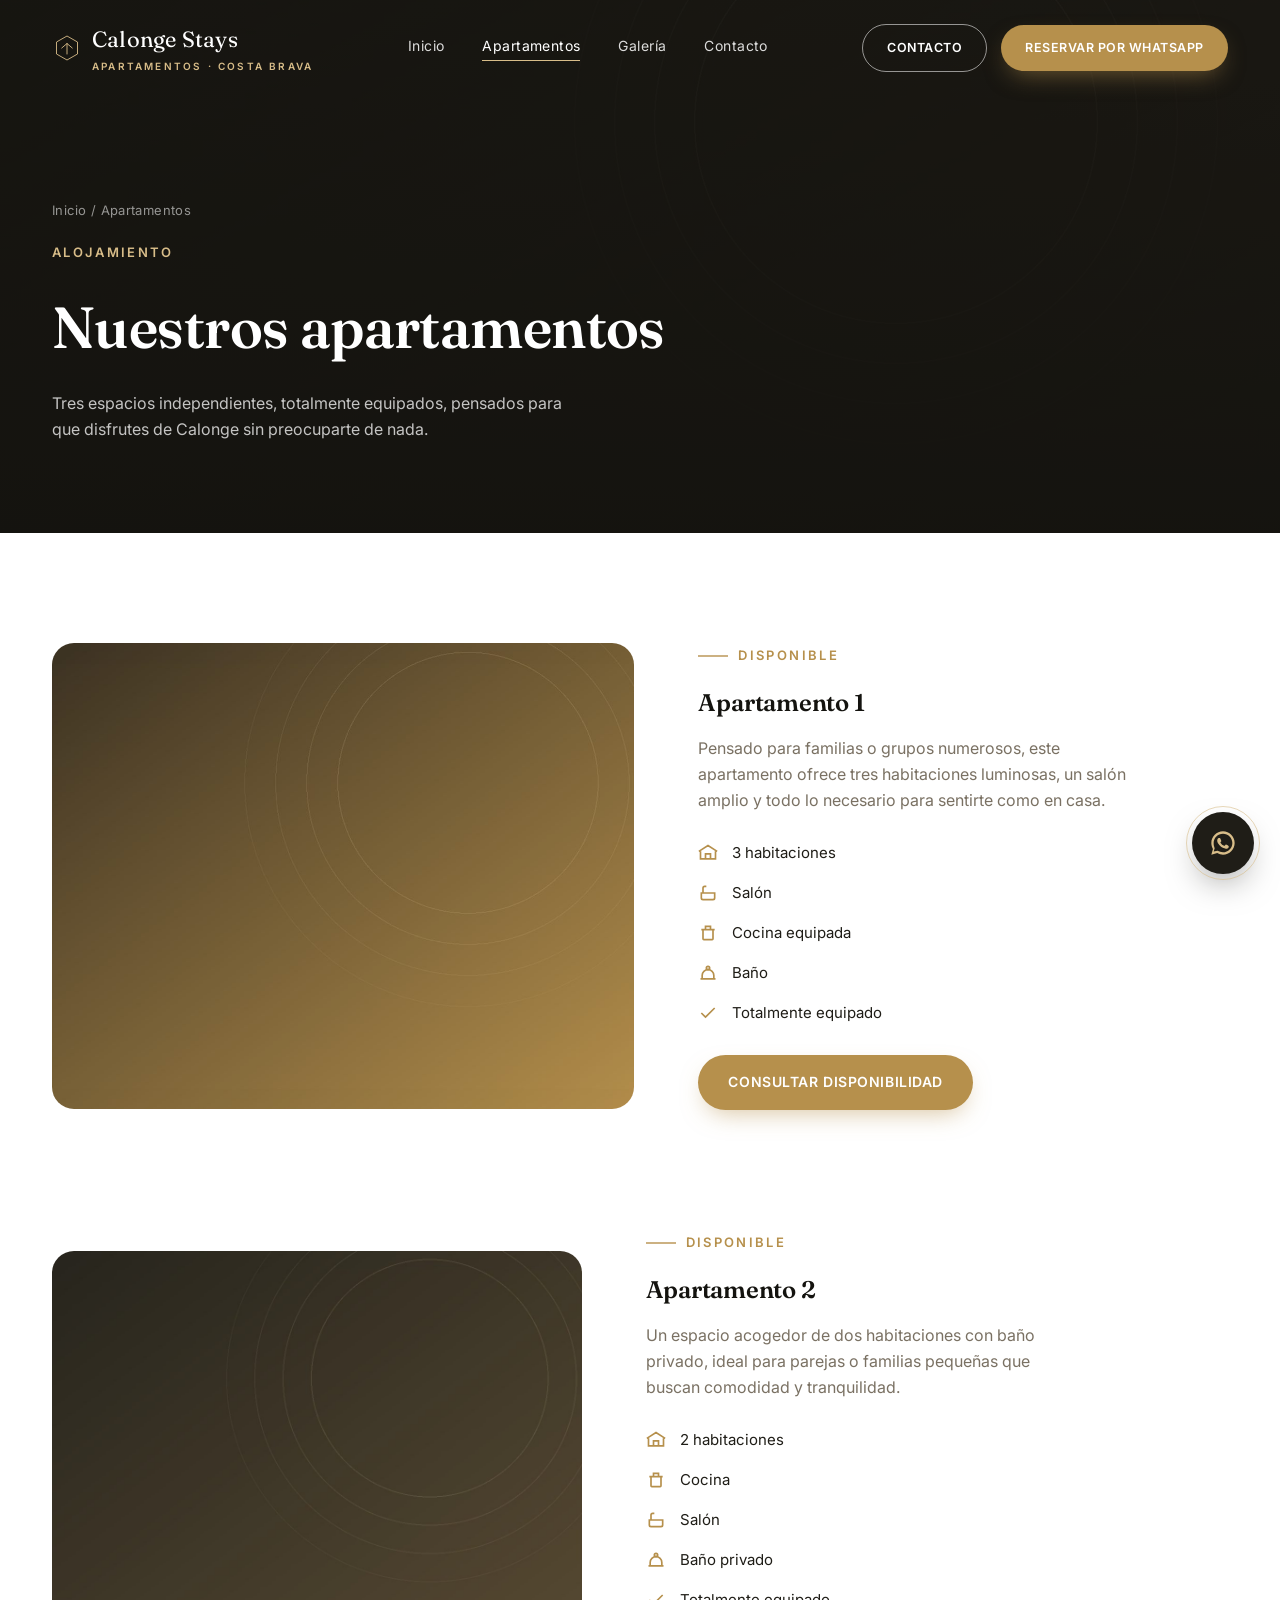
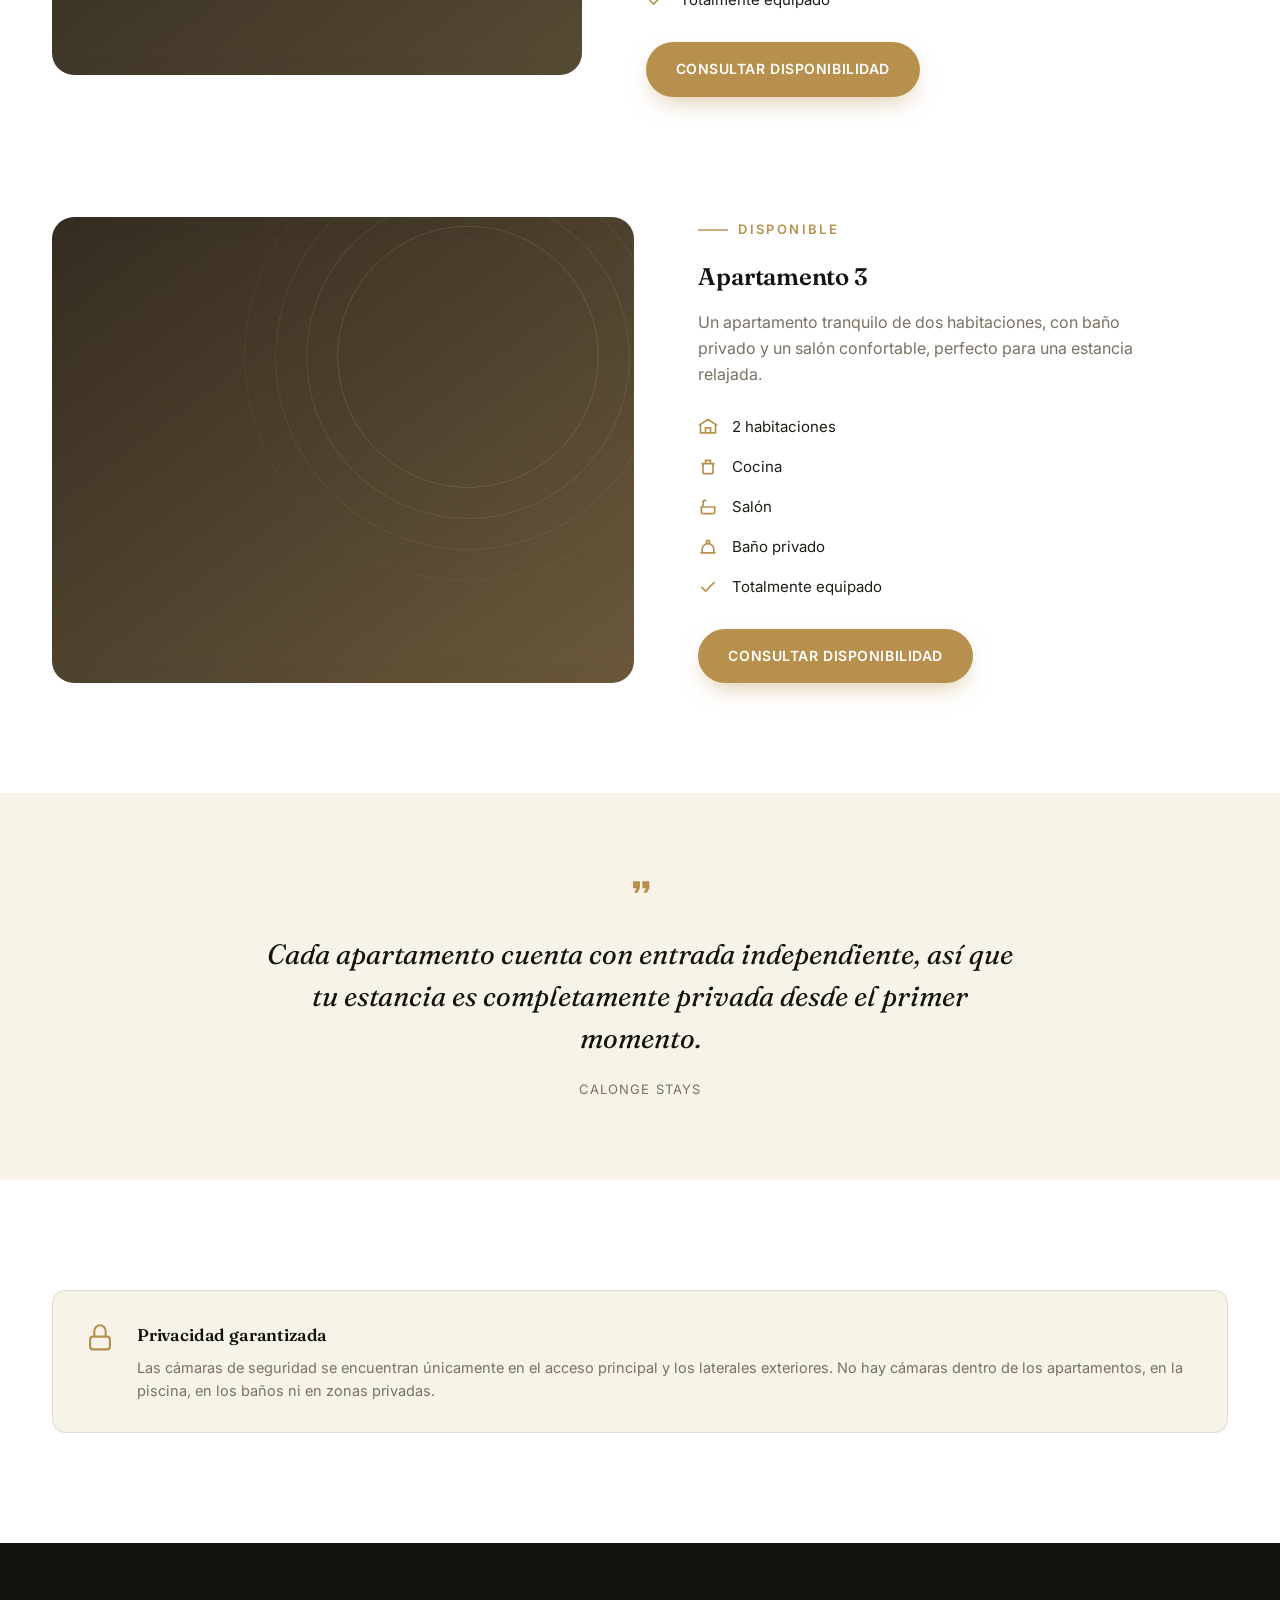
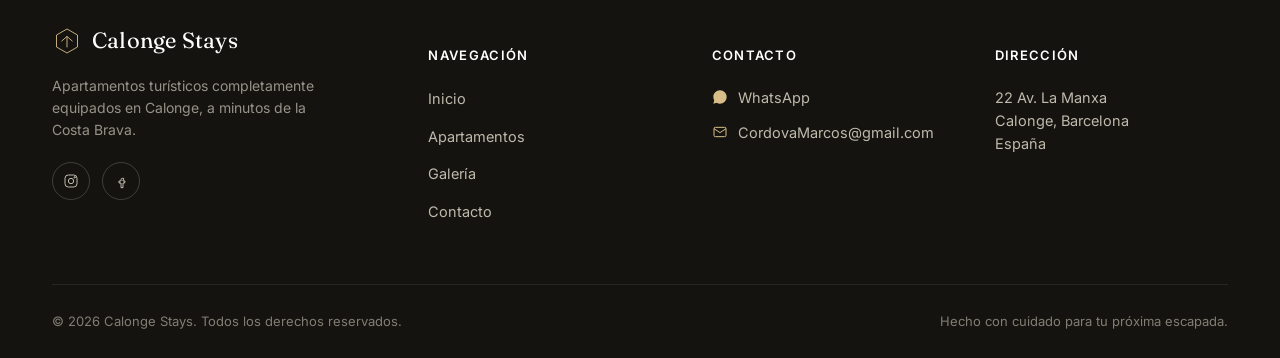
==== commit ce474e21: "Add files via upload" ====
--- a/apartamentos.html
+++ b/apartamentos.html
@@ -9,7 +9,7 @@
 <link rel="icon" href="favicon.ico" type="image/png">
 <meta property="og:title" content="Apartamentos en Calonge — Calonge Stays">
 <meta property="og:description" content="Apartamentos completamente equipados en Calonge, cerca de la Costa Brava.">
-<meta property="og:image" content="assets/images/og-cover.svg">
+<meta property="og:image" content="assets/images/og-cover.jpg">
 <link rel="preconnect" href="https://fonts.googleapis.com">
 <link rel="preconnect" href="https://fonts.gstatic.com" crossorigin>
 <link href="https://fonts.googleapis.com/css2?family=Fraunces:ital,opsz,wght@0,9..144,300;0,9..144,500;0,9..144,600;1,9..144,400&family=Inter:wght@400;500;600;700&display=swap" rel="stylesheet">
@@ -48,7 +48,7 @@
 </div>
 
 <section class="page-hero">
-  <div class="page-hero-bg"><img src="assets/images/hero-room.svg" alt=""></div>
+  <div class="page-hero-bg"><img src="assets/images/hero-room.jpg" alt=""></div>
   <div class="container">
     <div class="breadcrumb"><a href="index.html">Inicio</a> / Apartamentos</div>
     <div class="eyebrow">Alojamiento</div>
@@ -63,7 +63,7 @@
     <!-- APARTAMENTO 1 -->
     <div class="split reveal" style="margin-bottom:120px;">
       <div class="split-media">
-        <img src="assets/images/apt1-main.svg" alt="Apartamento 1 en Calonge">
+        <img src="assets/images/apt1-main.jpg" alt="Apartamento 1 en Calonge">
       </div>
       <div>
         <div class="eyebrow"><svg viewBox="0 0 30 10"><line x1="0" y1="5" x2="30" y2="5" stroke="currentColor" stroke-width="1.4"/></svg>Disponible</div>
@@ -83,7 +83,7 @@
     <!-- APARTAMENTO 2 -->
     <div class="split reverse reveal" style="margin-bottom:120px;">
       <div class="split-media">
-        <img src="assets/images/apt2-main.svg" alt="Apartamento 2 en Calonge">
+        <img src="assets/images/apt2-main.jpg" alt="Apartamento 2 en Calonge">
       </div>
       <div>
         <div class="eyebrow"><svg viewBox="0 0 30 10"><line x1="0" y1="5" x2="30" y2="5" stroke="currentColor" stroke-width="1.4"/></svg>Disponible</div>
@@ -103,7 +103,7 @@
     <!-- APARTAMENTO 3 -->
     <div class="split reveal">
       <div class="split-media">
-        <img src="assets/images/apt3-main.svg" alt="Apartamento 3 en Calonge">
+        <img src="assets/images/apt3-main.jpg" alt="Apartamento 3 en Calonge">
       </div>
       <div>
         <div class="eyebrow"><svg viewBox="0 0 30 10"><line x1="0" y1="5" x2="30" y2="5" stroke="currentColor" stroke-width="1.4"/></svg>Disponible</div>
@@ -172,7 +172,7 @@
         <h5>Contacto</h5>
         <ul>
           <li class="contact-line"><svg viewBox="0 0 24 24" fill="currentColor"><path d="M12 2C6.48 2 2 6.48 2 12c0 1.85.5 3.58 1.38 5.07L2 22l5.07-1.36A9.93 9.93 0 0012 22c5.52 0 10-4.48 10-10S17.52 2 12 2z"/></svg><a href="#" data-whatsapp data-apartment="Consulta general">WhatsApp</a></li>
-          <li class="contact-line"><svg viewBox="0 0 24 24" fill="none" stroke="currentColor" stroke-width="1.5"><rect x="3" y="5" width="18" height="14" rx="2"/><path d="M3 7l9 6 9-6"/></svg><a href="mailto:reservas@calongestays.com">reservas@calongestays.com</a></li>
+          <li class="contact-line"><svg viewBox="0 0 24 24" fill="none" stroke="currentColor" stroke-width="1.5"><rect x="3" y="5" width="18" height="14" rx="2"/><path d="M3 7l9 6 9-6"/></svg><a href="mailto:CordovaMarcos@gmail.com">CordovaMarcos@gmail.com</a></li>
         </ul>
       </div>
       <div class="footer-col">
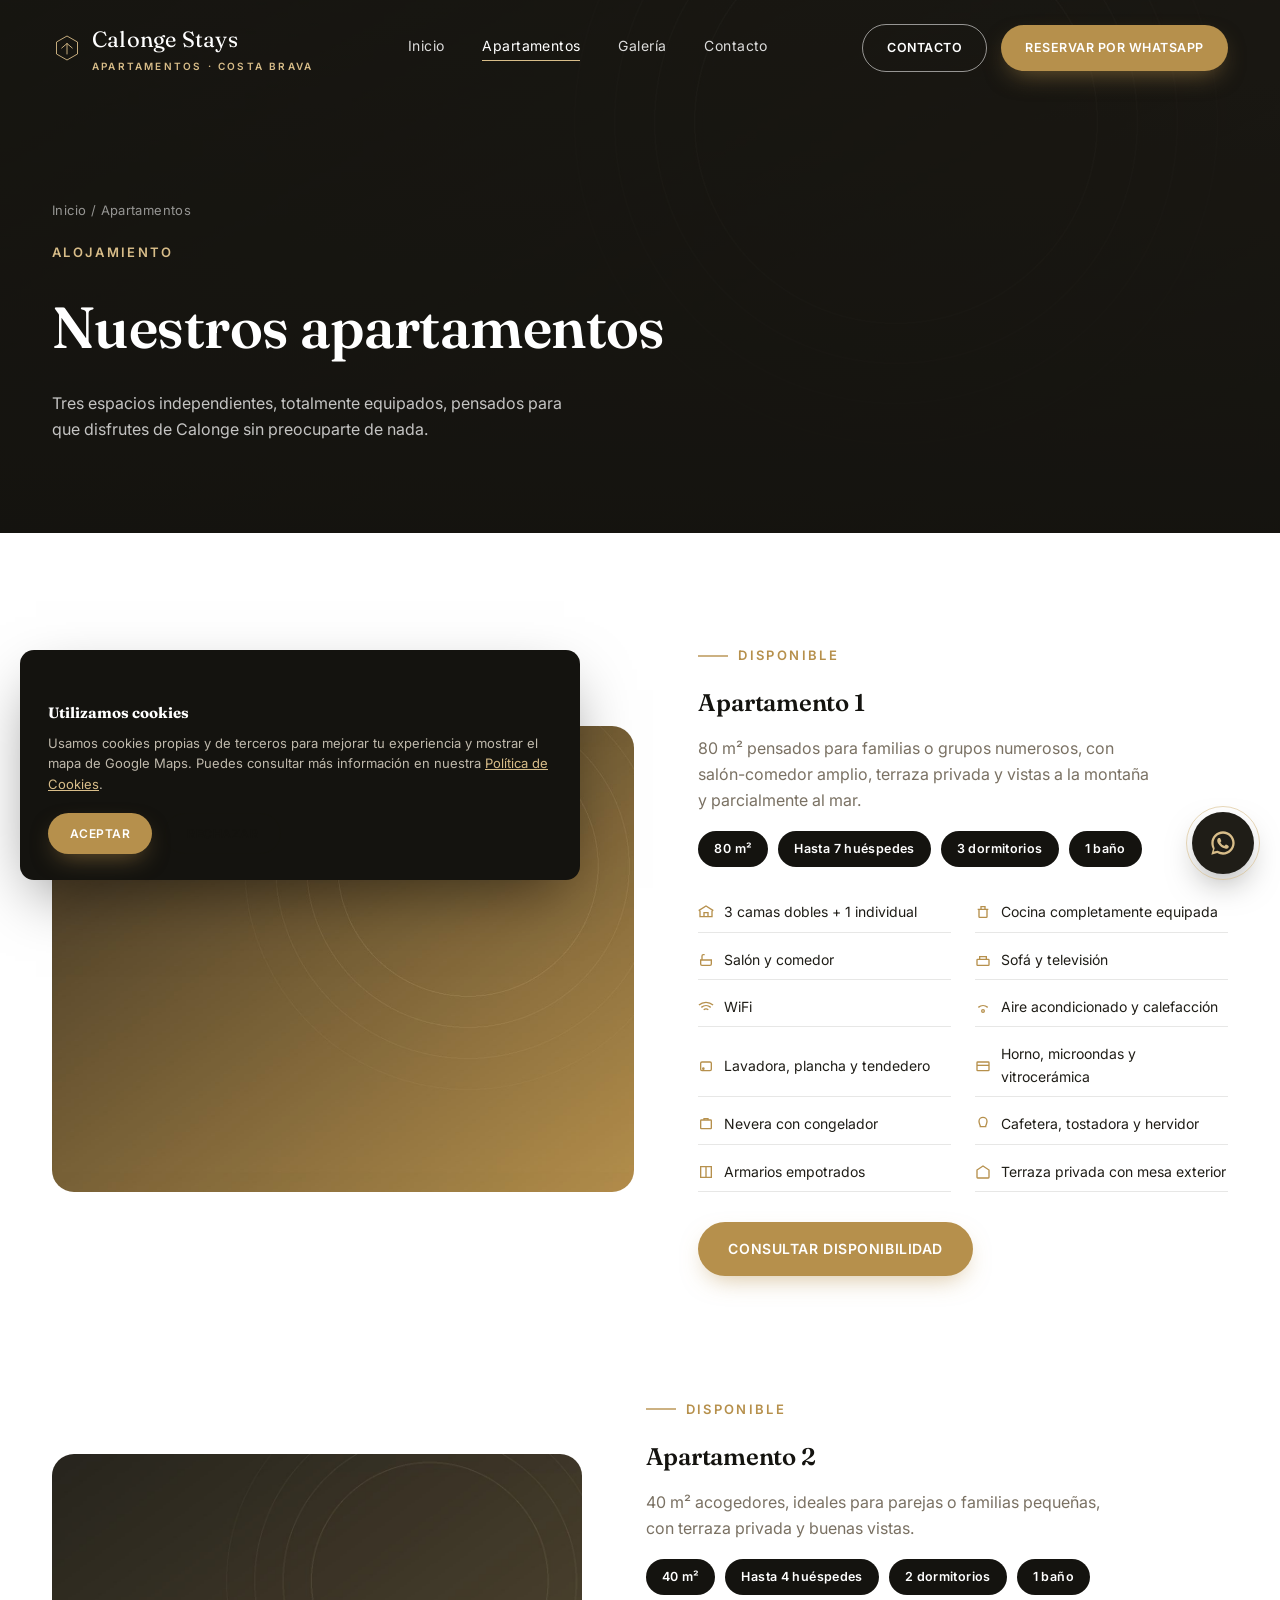
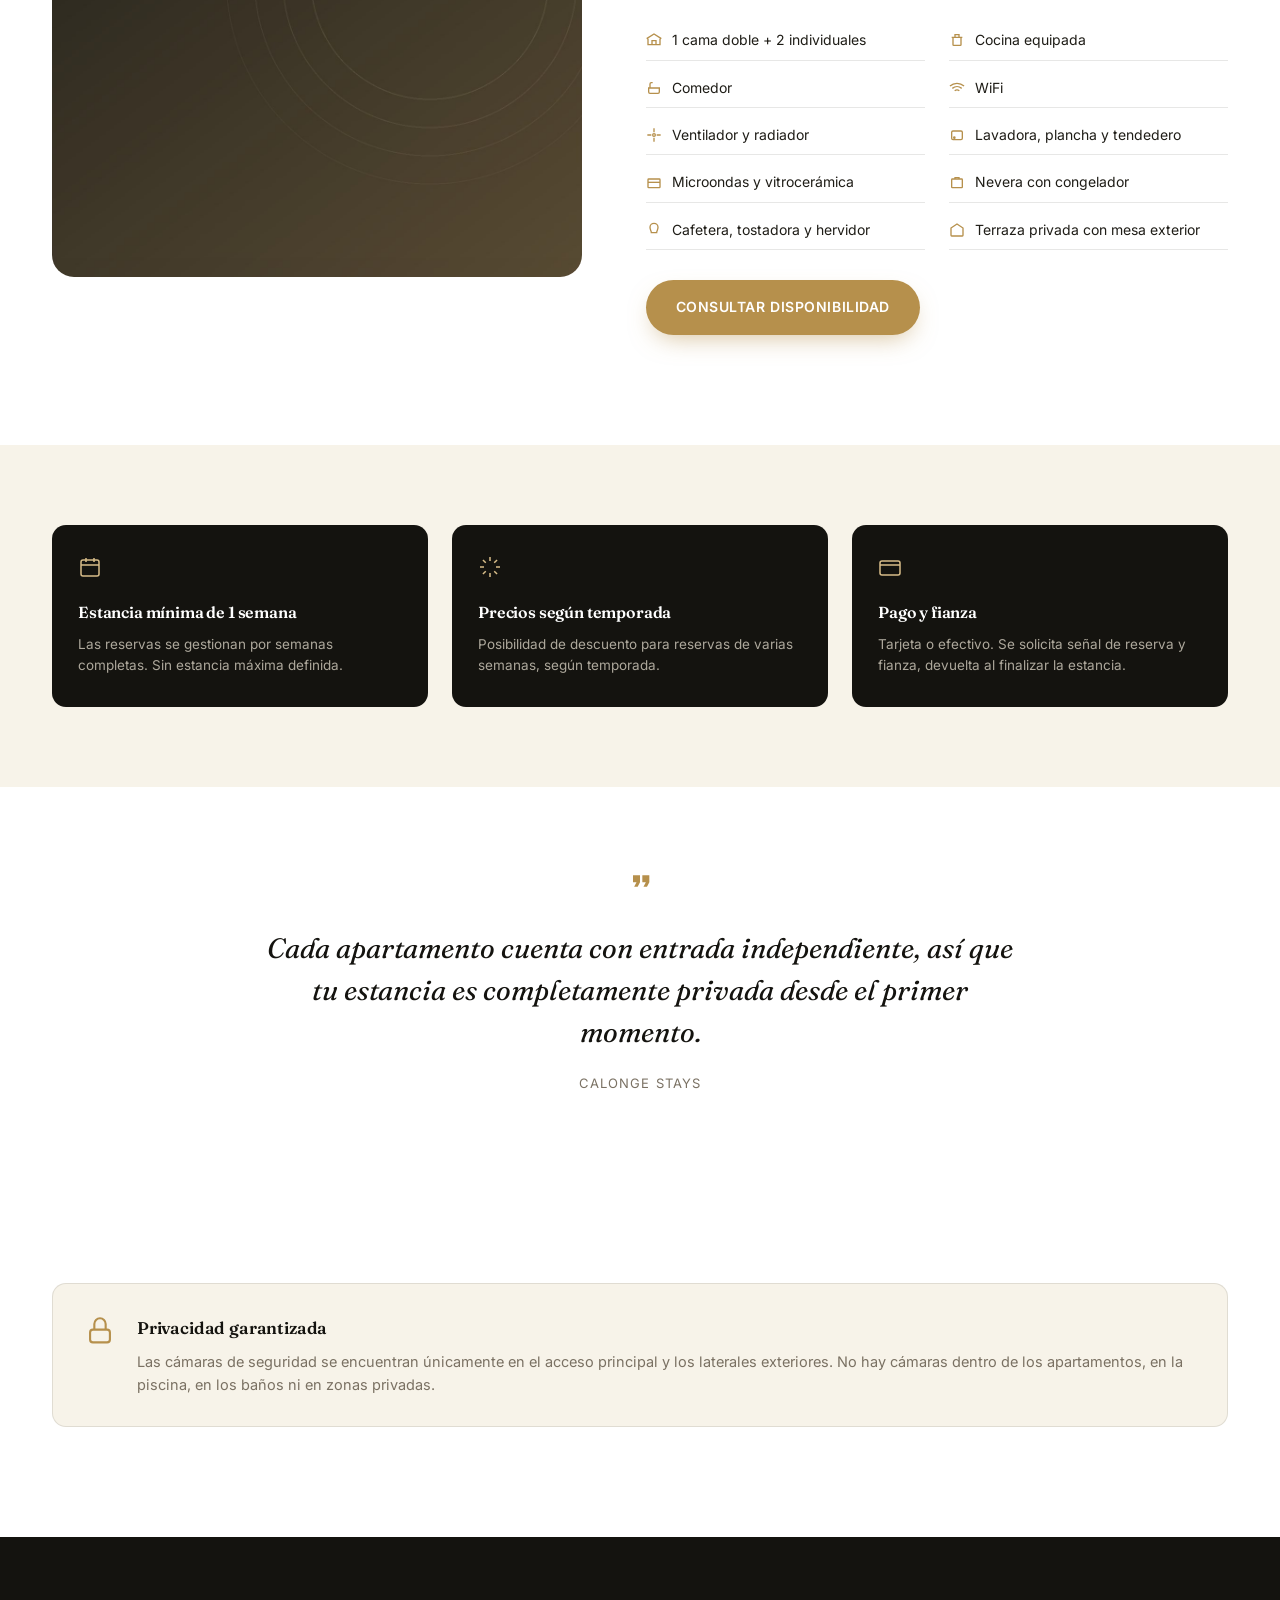
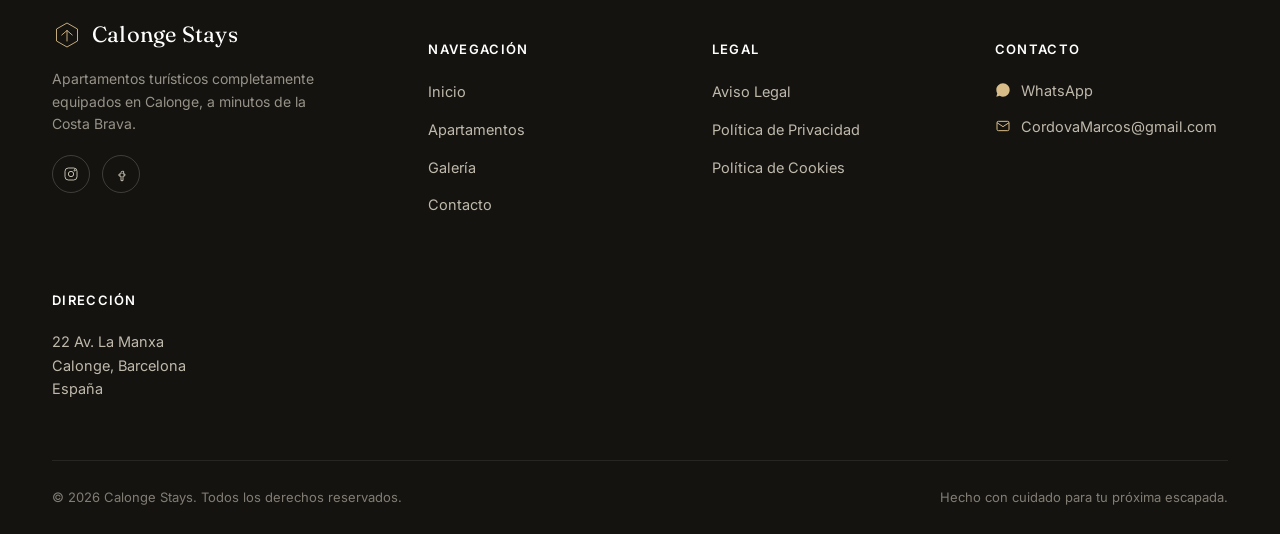
==== commit 2e4d464b: "Add files via upload" ====
--- a/apartamentos.html
+++ b/apartamentos.html
@@ -4,12 +4,17 @@
 <meta charset="UTF-8">
 <meta name="viewport" content="width=device-width, initial-scale=1.0">
 <title>Apartamentos en Calonge — Calonge Stays</title>
-<meta name="description" content="Descubre nuestros apartamentos en Calonge: totalmente equipados, con entrada independiente, cocina, baño privado y acceso a piscina compartida.">
+<meta name="description" content="Apartamento 1 (80 m², hasta 7 huéspedes) y Apartamento 2 (40 m², hasta 4 huéspedes) en Calonge, Costa Brava. Totalmente equipados, con terraza privada y piscina compartida.">
+<meta name="keywords" content="apartamentos Calonge, alquiler por semanas, Costa Brava, piscina compartida, alojamiento familiar">
 <meta name="theme-color" content="#14130F">
+<link rel="canonical" href="https://calongestays.example.com/apartamentos.html">
 <link rel="icon" href="favicon.ico" type="image/png">
 <meta property="og:title" content="Apartamentos en Calonge — Calonge Stays">
 <meta property="og:description" content="Apartamentos completamente equipados en Calonge, cerca de la Costa Brava.">
 <meta property="og:image" content="assets/images/og-cover.jpg">
+<meta property="og:locale" content="es_ES">
+<meta name="twitter:card" content="summary_large_image">
+<meta name="twitter:image" content="assets/images/og-cover.jpg">
 <link rel="preconnect" href="https://fonts.googleapis.com">
 <link rel="preconnect" href="https://fonts.gstatic.com" crossorigin>
 <link href="https://fonts.googleapis.com/css2?family=Fraunces:ital,opsz,wght@0,9..144,300;0,9..144,500;0,9..144,600;1,9..144,400&family=Inter:wght@400;500;600;700&display=swap" rel="stylesheet">
@@ -61,69 +66,89 @@
   <div class="container">
 
     <!-- APARTAMENTO 1 -->
-    <div class="split reveal" style="margin-bottom:120px;">
+    <div class="split reveal" style="margin-bottom:120px;" id="apartamento-1">
       <div class="split-media">
-        <img src="assets/images/apt1-main.jpg" alt="Apartamento 1 en Calonge">
+        <img src="assets/images/apt1-main.jpg" alt="Apartamento 1 en Calonge, 80 m², hasta 7 huéspedes">
       </div>
       <div>
         <div class="eyebrow"><svg viewBox="0 0 30 10"><line x1="0" y1="5" x2="30" y2="5" stroke="currentColor" stroke-width="1.4"/></svg>Disponible</div>
         <h2>Apartamento 1</h2>
-        <p style="margin-top:14px;color:var(--taupe);font-size:16px;max-width:440px;">Pensado para familias o grupos numerosos, este apartamento ofrece tres habitaciones luminosas, un salón amplio y todo lo necesario para sentirte como en casa.</p>
-        <ul class="feature-list">
-          <li><svg viewBox="0 0 24 24" fill="none" stroke="currentColor" stroke-width="2"><path d="M3 10v9h18v-9M1 10l11-7 11 7M9 19v-6h6v6"/></svg>3 habitaciones</li>
-          <li><svg viewBox="0 0 24 24" fill="none" stroke="currentColor" stroke-width="2"><path d="M4 12h16v6a2 2 0 01-2 2H6a2 2 0 01-2-2v-6zM6 12V6a2 2 0 012-2h2"/></svg>Salón</li>
-          <li><svg viewBox="0 0 24 24" fill="none" stroke="currentColor" stroke-width="2"><path d="M4 8h16M6 8v11a1 1 0 001 1h10a1 1 0 001-1V8M9 4h6v4H9z"/></svg>Cocina equipada</li>
-          <li><svg viewBox="0 0 24 24" fill="none" stroke="currentColor" stroke-width="2"><circle cx="12" cy="6" r="2"/><path d="M5 19v-4a7 7 0 0114 0v4M3 19h18"/></svg>Baño</li>
-          <li><svg viewBox="0 0 24 24" fill="none" stroke="currentColor" stroke-width="2"><polyline points="20 6 9 17 4 12"/></svg>Totalmente equipado</li>
-        </ul>
+        <p style="margin-top:14px;color:var(--taupe);font-size:16px;max-width:460px;">80 m² pensados para familias o grupos numerosos, con salón-comedor amplio, terraza privada y vistas a la montaña y parcialmente al mar.</p>
+        <div class="spec-highlights">
+          <span>80 m²</span><span>Hasta 7 huéspedes</span><span>3 dormitorios</span><span>1 baño</span>
+        </div>
+        <div class="spec-grid">
+          <div class="spec-item"><svg viewBox="0 0 24 24" fill="none" stroke="currentColor" stroke-width="2"><path d="M3 10v9h18v-9M1 10l11-7 11 7M9 19v-6h6v6"/></svg>3 camas dobles + 1 individual</div>
+          <div class="spec-item"><svg viewBox="0 0 24 24" fill="none" stroke="currentColor" stroke-width="2"><path d="M4 8h16M6 8v11a1 1 0 001 1h10a1 1 0 001-1V8M9 4h6v4H9z"/></svg>Cocina completamente equipada</div>
+          <div class="spec-item"><svg viewBox="0 0 24 24" fill="none" stroke="currentColor" stroke-width="2"><path d="M4 12h16v6a2 2 0 01-2 2H6a2 2 0 01-2-2v-6zM6 12V6a2 2 0 012-2h2"/></svg>Salón y comedor</div>
+          <div class="spec-item"><svg viewBox="0 0 24 24" fill="none" stroke="currentColor" stroke-width="2"><rect x="3" y="11" width="18" height="9" rx="1"/><path d="M7 11V7h10v4"/></svg>Sofá y televisión</div>
+          <div class="spec-item"><svg viewBox="0 0 24 24" fill="none" stroke="currentColor" stroke-width="2"><path d="M5 12.55a11 11 0 0114.08 0M1.42 9a16 16 0 0121.16 0M8.53 16.11a6 6 0 016.95 0M12 20h.01"/></svg>WiFi</div>
+          <div class="spec-item"><svg viewBox="0 0 24 24" fill="none" stroke="currentColor" stroke-width="2"><path d="M5 12.55a11 11 0 0114.08 0"/><circle cx="12" cy="18" r="2"/></svg>Aire acondicionado y calefacción</div>
+          <div class="spec-item"><svg viewBox="0 0 24 24" fill="none" stroke="currentColor" stroke-width="2"><rect x="4" y="6" width="16" height="13" rx="2"/><circle cx="8" cy="16" r="1"/></svg>Lavadora, plancha y tendedero</div>
+          <div class="spec-item"><svg viewBox="0 0 24 24" fill="none" stroke="currentColor" stroke-width="2"><rect x="3" y="6" width="18" height="13" rx="1"/><path d="M3 11h18"/></svg>Horno, microondas y vitrocerámica</div>
+          <div class="spec-item"><svg viewBox="0 0 24 24" fill="none" stroke="currentColor" stroke-width="2"><rect x="4" y="6" width="16" height="13" rx="1"/><path d="M9 6V4h6v2"/></svg>Nevera con congelador</div>
+          <div class="spec-item"><svg viewBox="0 0 24 24" fill="none" stroke="currentColor" stroke-width="2"><path d="M6 8a6 6 0 0112 0c0 4-2 5-2 8H8c0-3-2-4-2-8z"/></svg>Cafetera, tostadora y hervidor</div>
+          <div class="spec-item"><svg viewBox="0 0 24 24" fill="none" stroke="currentColor" stroke-width="2"><path d="M4 4h16v16H4z M12 4v16"/></svg>Armarios empotrados</div>
+          <div class="spec-item"><svg viewBox="0 0 24 24" fill="none" stroke="currentColor" stroke-width="2"><path d="M3 9l9-6 9 6v11a1 1 0 01-1 1H4a1 1 0 01-1-1V9z"/></svg>Terraza privada con mesa exterior</div>
+        </div>
         <a href="#" class="btn btn-gold" style="margin-top:30px;" data-whatsapp data-apartment="Apartamento 1">Consultar disponibilidad</a>
       </div>
     </div>
 
     <!-- APARTAMENTO 2 -->
-    <div class="split reverse reveal" style="margin-bottom:120px;">
+    <div class="split reverse reveal" id="apartamento-2">
       <div class="split-media">
-        <img src="assets/images/apt2-main.jpg" alt="Apartamento 2 en Calonge">
+        <img src="assets/images/apt2-main.jpg" alt="Apartamento 2 en Calonge, 40 m², hasta 4 huéspedes">
       </div>
       <div>
         <div class="eyebrow"><svg viewBox="0 0 30 10"><line x1="0" y1="5" x2="30" y2="5" stroke="currentColor" stroke-width="1.4"/></svg>Disponible</div>
         <h2>Apartamento 2</h2>
-        <p style="margin-top:14px;color:var(--taupe);font-size:16px;max-width:440px;">Un espacio acogedor de dos habitaciones con baño privado, ideal para parejas o familias pequeñas que buscan comodidad y tranquilidad.</p>
-        <ul class="feature-list">
-          <li><svg viewBox="0 0 24 24" fill="none" stroke="currentColor" stroke-width="2"><path d="M3 10v9h18v-9M1 10l11-7 11 7M9 19v-6h6v6"/></svg>2 habitaciones</li>
-          <li><svg viewBox="0 0 24 24" fill="none" stroke="currentColor" stroke-width="2"><path d="M4 8h16M6 8v11a1 1 0 001 1h10a1 1 0 001-1V8M9 4h6v4H9z"/></svg>Cocina</li>
-          <li><svg viewBox="0 0 24 24" fill="none" stroke="currentColor" stroke-width="2"><path d="M4 12h16v6a2 2 0 01-2 2H6a2 2 0 01-2-2v-6zM6 12V6a2 2 0 012-2h2"/></svg>Salón</li>
-          <li><svg viewBox="0 0 24 24" fill="none" stroke="currentColor" stroke-width="2"><circle cx="12" cy="6" r="2"/><path d="M5 19v-4a7 7 0 0114 0v4M3 19h18"/></svg>Baño privado</li>
-          <li><svg viewBox="0 0 24 24" fill="none" stroke="currentColor" stroke-width="2"><polyline points="20 6 9 17 4 12"/></svg>Totalmente equipado</li>
-        </ul>
+        <p style="margin-top:14px;color:var(--taupe);font-size:16px;max-width:460px;">40 m² acogedores, ideales para parejas o familias pequeñas, con terraza privada y buenas vistas.</p>
+        <div class="spec-highlights">
+          <span>40 m²</span><span>Hasta 4 huéspedes</span><span>2 dormitorios</span><span>1 baño</span>
+        </div>
+        <div class="spec-grid">
+          <div class="spec-item"><svg viewBox="0 0 24 24" fill="none" stroke="currentColor" stroke-width="2"><path d="M3 10v9h18v-9M1 10l11-7 11 7M9 19v-6h6v6"/></svg>1 cama doble + 2 individuales</div>
+          <div class="spec-item"><svg viewBox="0 0 24 24" fill="none" stroke="currentColor" stroke-width="2"><path d="M4 8h16M6 8v11a1 1 0 001 1h10a1 1 0 001-1V8M9 4h6v4H9z"/></svg>Cocina equipada</div>
+          <div class="spec-item"><svg viewBox="0 0 24 24" fill="none" stroke="currentColor" stroke-width="2"><path d="M4 12h16v6a2 2 0 01-2 2H6a2 2 0 01-2-2v-6zM6 12V6a2 2 0 012-2h2"/></svg>Comedor</div>
+          <div class="spec-item"><svg viewBox="0 0 24 24" fill="none" stroke="currentColor" stroke-width="2"><path d="M5 12.55a11 11 0 0114.08 0M1.42 9a16 16 0 0121.16 0M8.53 16.11a6 6 0 016.95 0M12 20h.01"/></svg>WiFi</div>
+          <div class="spec-item"><svg viewBox="0 0 24 24" fill="none" stroke="currentColor" stroke-width="2"><circle cx="12" cy="12" r="2"/><path d="M12 2v6M12 16v6M2 12h6M16 12h6"/></svg>Ventilador y radiador</div>
+          <div class="spec-item"><svg viewBox="0 0 24 24" fill="none" stroke="currentColor" stroke-width="2"><rect x="4" y="6" width="16" height="13" rx="2"/><circle cx="8" cy="16" r="1"/></svg>Lavadora, plancha y tendedero</div>
+          <div class="spec-item"><svg viewBox="0 0 24 24" fill="none" stroke="currentColor" stroke-width="2"><rect x="3" y="6" width="18" height="13" rx="1"/><path d="M3 11h18"/></svg>Microondas y vitrocerámica</div>
+          <div class="spec-item"><svg viewBox="0 0 24 24" fill="none" stroke="currentColor" stroke-width="2"><rect x="4" y="6" width="16" height="13" rx="1"/><path d="M9 6V4h6v2"/></svg>Nevera con congelador</div>
+          <div class="spec-item"><svg viewBox="0 0 24 24" fill="none" stroke="currentColor" stroke-width="2"><path d="M6 8a6 6 0 0112 0c0 4-2 5-2 8H8c0-3-2-4-2-8z"/></svg>Cafetera, tostadora y hervidor</div>
+          <div class="spec-item"><svg viewBox="0 0 24 24" fill="none" stroke="currentColor" stroke-width="2"><path d="M3 9l9-6 9 6v11a1 1 0 01-1 1H4a1 1 0 01-1-1V9z"/></svg>Terraza privada con mesa exterior</div>
+        </div>
         <a href="#" class="btn btn-gold" style="margin-top:30px;" data-whatsapp data-apartment="Apartamento 2">Consultar disponibilidad</a>
       </div>
     </div>
 
-    <!-- APARTAMENTO 3 -->
-    <div class="split reveal">
-      <div class="split-media">
-        <img src="assets/images/apt3-main.jpg" alt="Apartamento 3 en Calonge">
-      </div>
-      <div>
-        <div class="eyebrow"><svg viewBox="0 0 30 10"><line x1="0" y1="5" x2="30" y2="5" stroke="currentColor" stroke-width="1.4"/></svg>Disponible</div>
-        <h2>Apartamento 3</h2>
-        <p style="margin-top:14px;color:var(--taupe);font-size:16px;max-width:440px;">Un apartamento tranquilo de dos habitaciones, con baño privado y un salón confortable, perfecto para una estancia relajada.</p>
-        <ul class="feature-list">
-          <li><svg viewBox="0 0 24 24" fill="none" stroke="currentColor" stroke-width="2"><path d="M3 10v9h18v-9M1 10l11-7 11 7M9 19v-6h6v6"/></svg>2 habitaciones</li>
-          <li><svg viewBox="0 0 24 24" fill="none" stroke="currentColor" stroke-width="2"><path d="M4 8h16M6 8v11a1 1 0 001 1h10a1 1 0 001-1V8M9 4h6v4H9z"/></svg>Cocina</li>
-          <li><svg viewBox="0 0 24 24" fill="none" stroke="currentColor" stroke-width="2"><path d="M4 12h16v6a2 2 0 01-2 2H6a2 2 0 01-2-2v-6zM6 12V6a2 2 0 012-2h2"/></svg>Salón</li>
-          <li><svg viewBox="0 0 24 24" fill="none" stroke="currentColor" stroke-width="2"><circle cx="12" cy="6" r="2"/><path d="M5 19v-4a7 7 0 0114 0v4M3 19h18"/></svg>Baño privado</li>
-          <li><svg viewBox="0 0 24 24" fill="none" stroke="currentColor" stroke-width="2"><polyline points="20 6 9 17 4 12"/></svg>Totalmente equipado</li>
-        </ul>
-        <a href="#" class="btn btn-gold" style="margin-top:30px;" data-whatsapp data-apartment="Apartamento 3">Consultar disponibilidad</a>
-      </div>
-    </div>
-
   </div>
 </section>
 
 <section class="section-tight bg-beige">
+  <div class="container">
+    <div class="res-info-grid">
+      <div class="res-info-card" style="background:var(--black);">
+        <svg viewBox="0 0 24 24" fill="none" stroke="currentColor" stroke-width="1.5"><rect x="3" y="5" width="18" height="16" rx="2"/><path d="M16 3v4M8 3v4M3 10h18"/></svg>
+        <h4>Estancia mínima de 1 semana</h4>
+        <p>Las reservas se gestionan por semanas completas. Sin estancia máxima definida.</p>
+      </div>
+      <div class="res-info-card" style="background:var(--black);">
+        <svg viewBox="0 0 24 24" fill="none" stroke="currentColor" stroke-width="1.5"><path d="M12 2v4M12 18v4M4.93 4.93l2.83 2.83M16.24 16.24l2.83 2.83M2 12h4M18 12h4M4.93 19.07l2.83-2.83M16.24 7.76l2.83-2.83"/></svg>
+        <h4>Precios según temporada</h4>
+        <p>Posibilidad de descuento para reservas de varias semanas, según temporada.</p>
+      </div>
+      <div class="res-info-card" style="background:var(--black);">
+        <svg viewBox="0 0 24 24" fill="none" stroke="currentColor" stroke-width="1.5"><rect x="2" y="6" width="20" height="14" rx="2"/><path d="M2 10h20"/></svg>
+        <h4>Pago y fianza</h4>
+        <p>Tarjeta o efectivo. Se solicita señal de reserva y fianza, devuelta al finalizar la estancia.</p>
+      </div>
+    </div>
+  </div>
+</section>
+
+<section class="section-tight">
   <div class="container">
     <div class="quote-band reveal">
       <svg viewBox="0 0 24 24" fill="currentColor"><path d="M7 17h3l2-4V7H6v6h3zm8 0h3l2-4V7h-6v6h3z"/></svg>
@@ -169,6 +194,14 @@
         </ul>
       </div>
       <div class="footer-col">
+        <h5>Legal</h5>
+        <ul>
+          <li><a href="aviso-legal.html">Aviso Legal</a></li>
+          <li><a href="privacidad.html">Política de Privacidad</a></li>
+          <li><a href="cookies.html">Política de Cookies</a></li>
+        </ul>
+      </div>
+      <div class="footer-col">
         <h5>Contacto</h5>
         <ul>
           <li class="contact-line"><svg viewBox="0 0 24 24" fill="currentColor"><path d="M12 2C6.48 2 2 6.48 2 12c0 1.85.5 3.58 1.38 5.07L2 22l5.07-1.36A9.93 9.93 0 0012 22c5.52 0 10-4.48 10-10S17.52 2 12 2z"/></svg><a href="#" data-whatsapp data-apartment="Consulta general">WhatsApp</a></li>
@@ -192,6 +225,16 @@
   <svg viewBox="0 0 24 24" fill="currentColor"><path d="M12 2C6.48 2 2 6.48 2 12c0 1.85.5 3.58 1.38 5.07L2 22l5.07-1.36A9.93 9.93 0 0012 22c5.52 0 10-4.48 10-10S17.52 2 12 2zm0 18c-1.66 0-3.21-.46-4.54-1.26l-.33-.2-3.06.82.83-2.99-.21-.31A7.94 7.94 0 014 12c0-4.41 3.59-8 8-8s8 3.59 8 8-3.59 8-8 8zm4.32-5.94c-.23-.12-1.37-.68-1.58-.76-.21-.08-.37-.12-.52.12-.15.23-.6.76-.74.92-.13.15-.27.16-.5.05-1.36-.65-2.25-1.16-3.14-2.63-.24-.4.24-.37.69-1.24.08-.15.04-.28-.03-.39-.08-.12-.6-1.45-.83-1.97-.21-.5-.43-.43-.6-.44-.15-.01-.32-.01-.5-.01-.16 0-.43.06-.66.31-.23.25-.88.86-.88 2.09 0 1.23.9 2.42 1.03 2.59.13.17 1.76 2.69 4.27 3.67 2.02.79 2.43.63 2.87.59.43-.04 1.37-.56 1.56-1.11.19-.55.19-1.01.13-1.11-.06-.1-.21-.16-.45-.28z"/></svg>
 </a>
 
+
+<div class="cookie-banner" role="dialog" aria-label="Aviso de cookies">
+  <h5>Utilizamos cookies</h5>
+  <p>Usamos cookies propias y de terceros para mejorar tu experiencia y mostrar el mapa de Google Maps. Puedes consultar más información en nuestra <a href="cookies.html">Política de Cookies</a>.</p>
+  <div class="cookie-actions">
+    <button class="btn btn-gold" data-cookie-accept>Aceptar</button>
+    <button class="btn btn-outline-dark" data-cookie-reject>Rechazar</button>
+  </div>
+</div>
+
 <script src="assets/js/main.js"></script>
 </body>
 </html>
--- a/assets/css/style.css
+++ b/assets/css/style.css
@@ -28,6 +28,10 @@
 
 *{box-sizing:border-box;}
 html{scroll-behavior:smooth;}
+html, body{
+  max-width:100%;
+  overflow-x:hidden;
+}
 body{
   margin:0;
   font-family:var(--font-body);
@@ -40,19 +44,23 @@
 a{color:inherit;text-decoration:none;}
 ul{margin:0;padding:0;list-style:none;}
 button{font-family:inherit;cursor:pointer;border:none;background:none;}
-h1,h2,h3,h4{font-family:var(--font-display);margin:0;font-weight:600;letter-spacing:-0.01em;color:var(--black);}
-p{margin:0;}
-section{position:relative;}
+h1,h2,h3,h4{font-family:var(--font-display);margin:0;font-weight:600;letter-spacing:-0.01em;color:var(--black);overflow-wrap:break-word;word-break:break-word;}
+p{margin:0;overflow-wrap:break-word;}
+section{position:relative;max-width:100%;overflow-x:hidden;}
 
 .container{
   width:100%;
   max-width:1240px;
   margin:0 auto;
   padding:0 32px;
+  box-sizing:border-box;
 }
 
 @media (max-width:680px){
   .container{padding:0 20px;}
+}
+@media (max-width:380px){
+  .container{padding:0 16px;}
 }
 
 /* Focus visibility */
@@ -145,9 +153,14 @@
   padding:14px 0;
   box-shadow:0 8px 24px -10px rgba(0,0,0,0.4);
 }
-.brand{display:flex;align-items:center;gap:10px;font-family:var(--font-display);font-size:22px;color:var(--white);letter-spacing:.01em;}
-.brand small{display:block;font-family:var(--font-body);font-size:10px;letter-spacing:.22em;text-transform:uppercase;color:var(--gold-soft);font-weight:600;margin-top:1px;}
+.brand{display:flex;align-items:center;gap:10px;font-family:var(--font-display);font-size:22px;color:var(--white);letter-spacing:.01em;min-width:0;}
+.brand small{display:block;font-family:var(--font-body);font-size:10px;letter-spacing:.22em;text-transform:uppercase;color:var(--gold-soft);font-weight:600;margin-top:1px;white-space:nowrap;}
 .brand svg{width:30px;height:30px;flex-shrink:0;}
+@media (max-width:420px){
+  .brand{font-size:18px;}
+  .brand small{font-size:8.5px;letter-spacing:.14em;}
+  .brand svg{width:24px;height:24px;}
+}
 
 .nav-desktop{display:flex;align-items:center;gap:38px;}
 .nav-desktop a{
@@ -199,10 +212,21 @@
 }
 .mobile-menu .btn{margin-top:30px;}
 
+@media (max-width:1080px){
+  .nav-desktop{gap:24px;}
+  .nav-desktop a{font-size:13px;}
+}
 @media (max-width:920px){
   .nav-desktop{display:none;}
   .nav-cta .btn-outline{display:none;}
   .nav-toggle{display:flex;}
+}
+@media (max-width:480px){
+  .nav-cta .btn-gold{padding:11px 18px;font-size:11px;}
+  .nav-cta .btn-gold svg{width:15px;height:15px;}
+}
+@media (max-width:360px){
+  .nav-cta .btn-gold{padding:10px 14px;font-size:10px;letter-spacing:.02em;}
 }
 
 /* =========== Hero =========== */
@@ -235,27 +259,33 @@
   max-width:1240px;
   margin:0 auto;
   color:var(--white);
+  box-sizing:border-box;
+}
+@media (max-width:680px){
+  .hero-content{padding:0 20px 64px;}
 }
 .hero-eyebrow{
   display:flex;align-items:center;gap:12px;
   font-size:13px;letter-spacing:.2em;text-transform:uppercase;
   color:var(--gold-soft);font-weight:600;margin-bottom:22px;
   opacity:0;animation:fadeUp .9s var(--ease) .3s forwards;
-}
-.hero-eyebrow span{width:34px;height:1px;background:var(--gold-soft);}
+  flex-wrap:wrap;
+}
+.hero-eyebrow span{width:34px;height:1px;background:var(--gold-soft);flex-shrink:0;}
 .hero h1{
-  font-size:clamp(40px,7vw,84px);
+  font-size:clamp(34px,7vw,84px);
   color:var(--white);
-  line-height:1.02;
+  line-height:1.08;
   max-width:880px;
   font-weight:500;
   opacity:0;animation:fadeUp .9s var(--ease) .5s forwards;
+  overflow-wrap:break-word;
 }
 .hero h1 em{font-style:italic;color:var(--gold-soft);font-weight:400;}
 .hero-sub{
   margin-top:24px;
   max-width:480px;
-  font-size:17px;
+  font-size:16px;
   color:rgba(255,255,255,0.82);
   opacity:0;animation:fadeUp .9s var(--ease) .7s forwards;
 }
@@ -263,6 +293,10 @@
   margin-top:38px;
   display:flex;gap:16px;flex-wrap:wrap;
   opacity:0;animation:fadeUp .9s var(--ease) .9s forwards;
+}
+@media (max-width:480px){
+  .hero-actions{flex-direction:column;align-items:stretch;}
+  .hero-actions .btn{width:100%;justify-content:center;text-align:center;}
 }
 @keyframes fadeUp{from{opacity:0;transform:translateY(22px);}to{opacity:1;transform:translateY(0);}}
 
@@ -651,6 +685,153 @@
 .breadcrumb{font-size:13px;color:rgba(255,255,255,0.55);margin-bottom:18px;letter-spacing:.03em;}
 .breadcrumb a:hover{color:var(--gold-soft);}
 
+/* =========== Nearby / location detail grid =========== */
+.nearby-grid{
+  display:grid;
+  grid-template-columns:repeat(4,1fr);
+  gap:20px;
+}
+@media (max-width:980px){.nearby-grid{grid-template-columns:repeat(2,1fr);}}
+@media (max-width:560px){.nearby-grid{grid-template-columns:1fr;}}
+.nearby-card{
+  background:var(--white);
+  border:1px solid var(--line);
+  border-radius:var(--radius-md);
+  padding:26px 22px;
+  display:flex;flex-direction:column;gap:10px;
+  transition:transform .4s var(--ease), border-color .4s var(--ease);
+}
+.nearby-card:hover{transform:translateY(-5px);border-color:var(--gold-soft);}
+.nearby-card svg{width:26px;height:26px;color:var(--gold);}
+.nearby-card h4{font-size:15.5px;}
+.nearby-card span{font-size:13px;color:var(--taupe);}
+
+.commute-grid{
+  display:grid;
+  grid-template-columns:repeat(3,1fr);
+  gap:18px;
+  margin-top:46px;
+}
+@media (max-width:780px){.commute-grid{grid-template-columns:1fr 1fr;}}
+@media (max-width:480px){.commute-grid{grid-template-columns:1fr;}}
+.commute-item{
+  display:flex;align-items:center;gap:14px;
+  padding:18px 20px;
+  background:var(--beige-soft);
+  border-radius:var(--radius-sm);
+}
+.commute-item .ic-circle{
+  width:42px;height:42px;border-radius:50%;
+  background:var(--black);
+  display:flex;align-items:center;justify-content:center;flex-shrink:0;
+}
+.commute-item .ic-circle svg{width:18px;height:18px;color:var(--gold-soft);}
+.commute-item strong{display:block;font-size:14px;color:var(--black);}
+.commute-item span{font-size:12.5px;color:var(--taupe);}
+
+/* =========== Experience cards =========== */
+.exp-grid{
+  display:grid;
+  grid-template-columns:repeat(4,1fr);
+  gap:24px;
+}
+@media (max-width:980px){.exp-grid{grid-template-columns:repeat(2,1fr);}}
+@media (max-width:560px){.exp-grid{grid-template-columns:1fr;}}
+.exp-card{
+  position:relative;
+  border-radius:var(--radius-md);
+  overflow:hidden;
+  aspect-ratio:3/4;
+}
+.exp-card img{width:100%;height:100%;object-fit:cover;transition:transform .7s var(--ease);}
+.exp-card:hover img{transform:scale(1.08);}
+.exp-card::after{
+  content:'';position:absolute;inset:0;
+  background:linear-gradient(180deg, rgba(20,19,15,0) 35%, rgba(20,19,15,0.88) 100%);
+}
+.exp-card-body{
+  position:absolute;left:0;right:0;bottom:0;z-index:2;
+  padding:22px;color:var(--white);
+}
+.exp-card-body h4{color:var(--white);font-size:18px;margin-bottom:6px;}
+.exp-card-body p{font-size:13px;color:rgba(255,255,255,0.8);}
+
+/* =========== Apartment spec list (2-col) =========== */
+.spec-grid{
+  display:grid;
+  grid-template-columns:1fr 1fr;
+  gap:8px 24px;
+  margin-top:26px;
+}
+@media (max-width:480px){.spec-grid{grid-template-columns:1fr;}}
+.spec-grid .spec-item{
+  display:flex;align-items:center;gap:10px;
+  font-size:14px;color:var(--ink);
+  padding:8px 0;
+  border-bottom:1px solid var(--line);
+}
+.spec-grid .spec-item svg{width:16px;height:16px;color:var(--gold);flex-shrink:0;}
+.spec-highlights{
+  display:flex;flex-wrap:wrap;gap:10px;
+  margin:18px 0 6px;
+}
+.spec-highlights span{
+  font-size:12.5px;font-weight:600;letter-spacing:.03em;
+  background:var(--black);color:var(--white);
+  padding:8px 16px;border-radius:100px;
+}
+
+.faq-list{max-width:780px;margin:0 auto;}
+.faq-item{
+  border-bottom:1px solid var(--line);
+}
+.faq-q{
+  width:100%;
+  display:flex;align-items:center;justify-content:space-between;
+  gap:20px;
+  padding:24px 4px;
+  text-align:left;
+  font-family:var(--font-display);
+  font-size:18px;
+  color:var(--black);
+}
+.faq-q .plus{
+  width:30px;height:30px;border-radius:50%;
+  border:1px solid var(--line);
+  display:flex;align-items:center;justify-content:center;
+  flex-shrink:0;
+  transition:transform .4s var(--ease), background .4s var(--ease);
+}
+.faq-q .plus svg{width:14px;height:14px;}
+.faq-item.is-open .faq-q .plus{background:var(--gold);border-color:var(--gold);transform:rotate(135deg);}
+.faq-item.is-open .faq-q .plus svg{color:#fff;}
+.faq-a{
+  max-height:0;
+  overflow:hidden;
+  transition:max-height .4s var(--ease), padding .4s var(--ease);
+  padding:0 4px;
+}
+.faq-item.is-open .faq-a{max-height:240px;padding:0 4px 24px;}
+.faq-a p{font-size:14.5px;color:var(--taupe);max-width:600px;}
+
+/* =========== Reservation info cards =========== */
+.res-info-grid{
+  display:grid;
+  grid-template-columns:repeat(3,1fr);
+  gap:24px;
+}
+@media (max-width:780px){.res-info-grid{grid-template-columns:1fr 1fr;}}
+@media (max-width:480px){.res-info-grid{grid-template-columns:1fr;}}
+.res-info-card{
+  background:var(--black);
+  color:var(--white);
+  padding:30px 26px;
+  border-radius:var(--radius-md);
+}
+.res-info-card svg{width:24px;height:24px;color:var(--gold-soft);margin-bottom:14px;}
+.res-info-card h4{color:var(--white);font-size:16px;margin-bottom:8px;}
+.res-info-card p{font-size:13.5px;color:rgba(239,232,216,0.7);}
+
 /* =========== Contact page =========== */
 .contact-grid{
   display:grid;grid-template-columns:1fr 1fr;gap:60px;
@@ -689,3 +870,127 @@
 .contact-info-item h5{font-size:15px;margin-bottom:4px;}
 .contact-info-item p, .contact-info-item a{font-size:14.5px;color:var(--taupe);}
 .contact-info-item a:hover{color:var(--gold);}
+
+/* =========================================================
+   FINAL RESPONSIVE AUDIT PASS — small-screen refinements
+   (placed last on purpose so these rules win the cascade)
+   ========================================================= */
+@media (max-width:480px){
+  .nearby-card{padding:22px 18px;}
+  .commute-item{padding:16px;}
+  .commute-item strong{font-size:13.5px;}
+  .exp-card{aspect-ratio:4/5;}
+  .exp-card-body{padding:18px;}
+  .exp-card-body h4{font-size:16px;}
+  .spec-grid .spec-item{font-size:13.5px;}
+  .spec-highlights span{font-size:11.5px;padding:7px 13px;}
+  .faq-q{font-size:16px;padding:18px 2px;gap:12px;}
+  .faq-item.is-open .faq-a{max-height:340px;}
+  .res-info-card{padding:24px 20px;}
+  .section{padding:70px 0;}
+  .section-tight{padding:56px 0;}
+  .section-head{margin-bottom:36px;}
+  .section-head h2{font-size:clamp(26px,7vw,34px);}
+  .why-card, .nearby-card, .service-item{padding:24px 18px;}
+  .apt-body{padding:22px;}
+  .location-card{padding:30px 24px;}
+  .location-card .addr{font-size:16px;}
+  .contact-card{padding:28px 22px;}
+  .map-wrap iframe{height:300px;}
+  .quote-band p{font-size:19px;}
+  .footer-bottom{flex-direction:column;align-items:flex-start;text-align:left;}
+  .gallery-item:nth-child(5n+1){grid-row:span 1;aspect-ratio:1/1;}
+}
+
+@media (max-width:980px) and (min-width:561px){
+  .gallery-item:nth-child(5n+1){grid-row:span 1;aspect-ratio:1/1;}
+}
+
+/* Ensure no element can force horizontal scroll */
+.apt-grid, .why-grid, .services-grid, .exp-grid, .nearby-grid,
+.commute-grid, .gallery-grid, .footer-grid, .res-info-grid, .spec-grid{
+  max-width:100%;
+}
+table{max-width:100%;display:block;overflow-x:auto;}
+
+/* Two-column apartment grid variant (homepage summary) — fully responsive */
+.apt-grid-2col{
+  grid-template-columns:repeat(2,1fr);
+  max-width:920px;
+  margin:0 auto;
+}
+@media (max-width:680px){
+  .apt-grid-2col{grid-template-columns:1fr;}
+}
+
+@media (max-width:768px) and (min-width:481px){
+  .map-wrap iframe{height:360px;}
+}
+
+/* =========== Cookie consent banner =========== */
+.cookie-banner{
+  position:fixed;
+  left:20px;right:20px;bottom:20px;
+  max-width:560px;
+  z-index:300;
+  background:var(--black);
+  color:var(--beige-soft);
+  border-radius:var(--radius-md);
+  padding:26px 28px;
+  box-shadow:0 24px 60px -16px rgba(0,0,0,0.5);
+  transform:translateY(140%);
+  opacity:0;
+  transition:transform .5s var(--ease), opacity .5s var(--ease);
+}
+.cookie-banner.is-visible{transform:translateY(0);opacity:1;}
+.cookie-banner h5{color:var(--white);font-size:15px;margin-bottom:8px;font-family:var(--font-display);}
+.cookie-banner p{font-size:13px;color:rgba(239,232,216,0.78);line-height:1.6;}
+.cookie-banner p a{color:var(--gold-soft);text-decoration:underline;}
+.cookie-actions{display:flex;gap:12px;margin-top:18px;flex-wrap:wrap;}
+.cookie-actions .btn{padding:12px 22px;font-size:12px;}
+@media (max-width:680px){
+  .cookie-banner{left:14px;right:14px;bottom:14px;padding:22px;}
+  .cookie-actions{flex-direction:column;}
+  .cookie-actions .btn{width:100%;justify-content:center;}
+}
+
+/* =========== Legal pages =========== */
+.legal-content{
+  max-width:780px;
+}
+.legal-content h2{font-size:clamp(24px,3vw,32px);margin-top:46px;margin-bottom:16px;}
+.legal-content h2:first-child{margin-top:0;}
+.legal-content p{font-size:15px;color:var(--taupe);margin-bottom:14px;line-height:1.75;}
+.legal-content ul{margin:14px 0 14px 0;}
+.legal-content ul li{
+  font-size:15px;color:var(--taupe);line-height:1.75;
+  padding-left:20px;position:relative;margin-bottom:8px;
+}
+.legal-content ul li::before{
+  content:'';position:absolute;left:0;top:11px;
+  width:6px;height:6px;border-radius:50%;background:var(--gold);
+}
+.legal-content strong{color:var(--ink);}
+.legal-placeholder{
+  background:var(--beige-soft);
+  color:var(--ink);
+  padding:2px 8px;
+  border-radius:4px;
+  font-weight:600;
+  font-size:0.95em;
+}
+.legal-updated{
+  font-size:13px;color:var(--taupe);margin-bottom:40px;
+  display:inline-block;padding:8px 16px;background:var(--grey);border-radius:100px;
+}
+
+/* =========== Consent checkbox (contact form) =========== */
+.consent-row{
+  display:flex;align-items:flex-start;gap:10px;
+  margin-bottom:24px;
+}
+.consent-row input[type="checkbox"]{
+  margin-top:3px;width:17px;height:17px;flex-shrink:0;accent-color:var(--gold);
+}
+.consent-row label{font-size:13px;color:var(--taupe);line-height:1.6;}
+.consent-row label a{color:var(--gold);text-decoration:underline;}
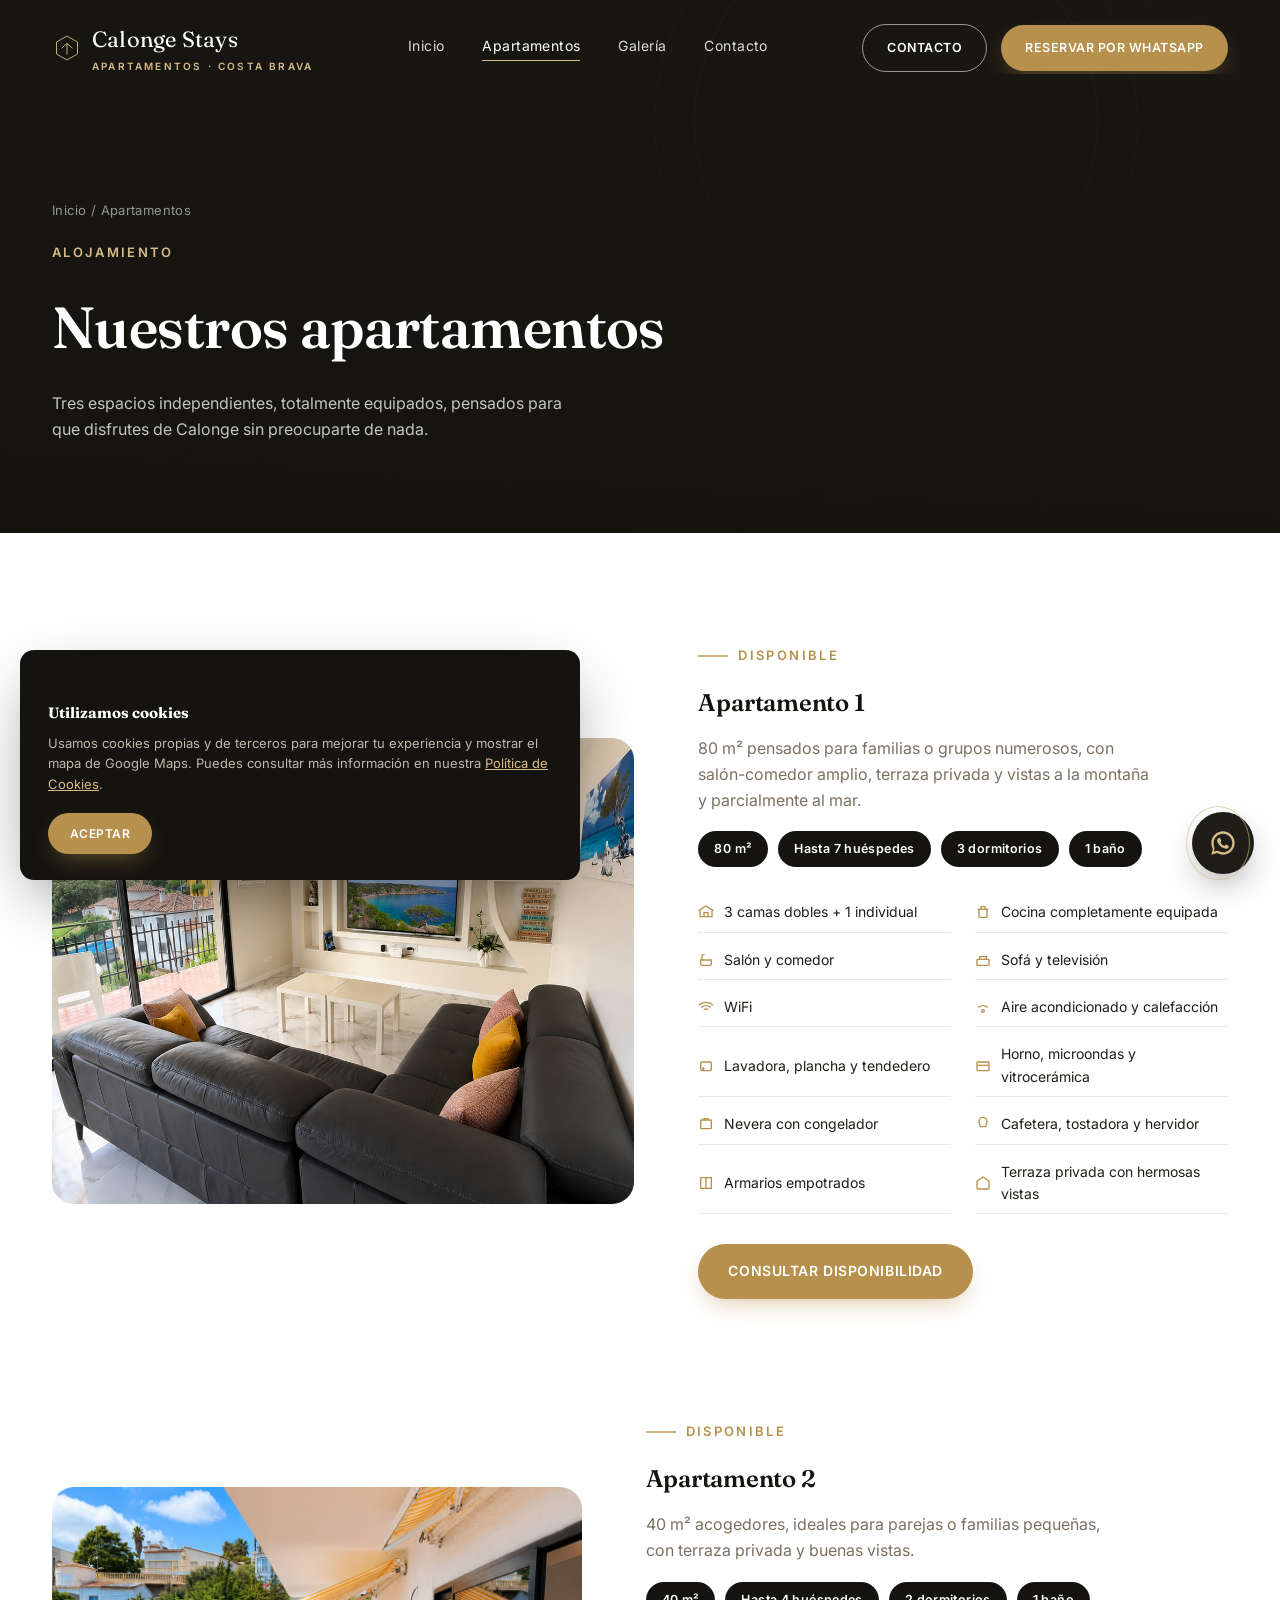
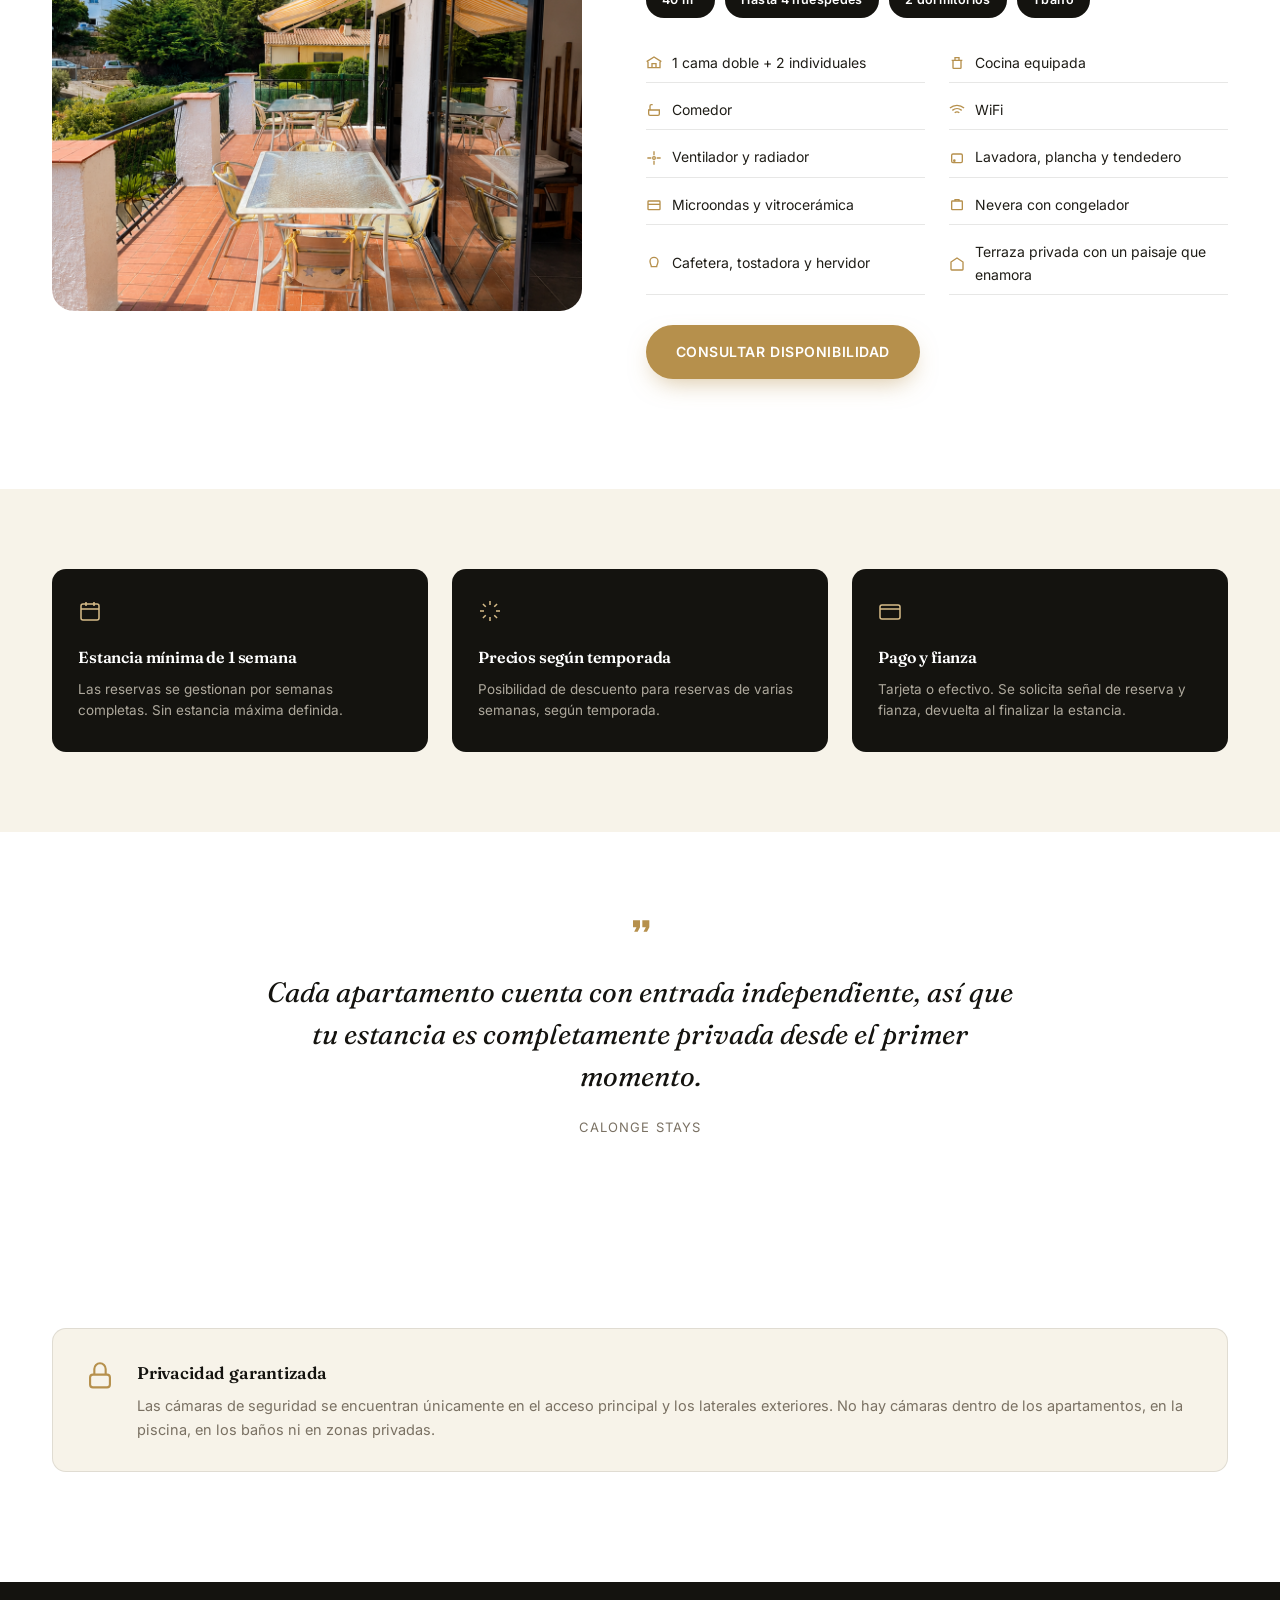
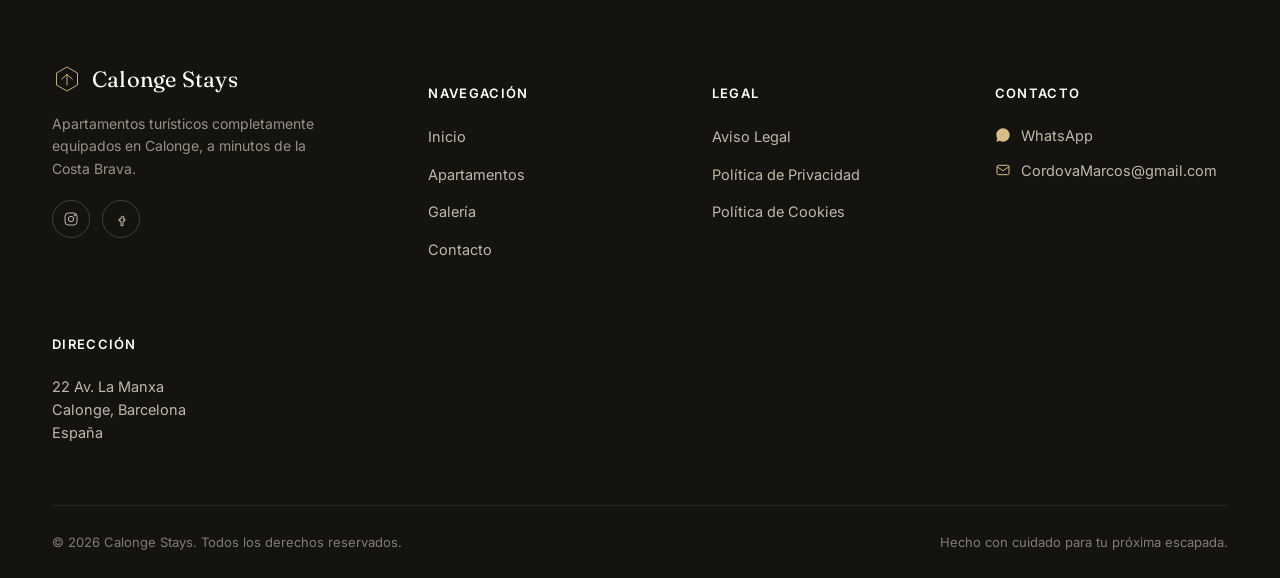
==== commit 69869fe6: "Update apartamentos.html" ====
--- a/apartamentos.html
+++ b/apartamentos.html
@@ -89,7 +89,7 @@
           <div class="spec-item"><svg viewBox="0 0 24 24" fill="none" stroke="currentColor" stroke-width="2"><rect x="4" y="6" width="16" height="13" rx="1"/><path d="M9 6V4h6v2"/></svg>Nevera con congelador</div>
           <div class="spec-item"><svg viewBox="0 0 24 24" fill="none" stroke="currentColor" stroke-width="2"><path d="M6 8a6 6 0 0112 0c0 4-2 5-2 8H8c0-3-2-4-2-8z"/></svg>Cafetera, tostadora y hervidor</div>
           <div class="spec-item"><svg viewBox="0 0 24 24" fill="none" stroke="currentColor" stroke-width="2"><path d="M4 4h16v16H4z M12 4v16"/></svg>Armarios empotrados</div>
-          <div class="spec-item"><svg viewBox="0 0 24 24" fill="none" stroke="currentColor" stroke-width="2"><path d="M3 9l9-6 9 6v11a1 1 0 01-1 1H4a1 1 0 01-1-1V9z"/></svg>Terraza privada con mesa exterior</div>
+          <div class="spec-item"><svg viewBox="0 0 24 24" fill="none" stroke="currentColor" stroke-width="2"><path d="M3 9l9-6 9 6v11a1 1 0 01-1 1H4a1 1 0 01-1-1V9z"/></svg>Terraza privada con hermosas vistas</div>
         </div>
         <a href="#" class="btn btn-gold" style="margin-top:30px;" data-whatsapp data-apartment="Apartamento 1">Consultar disponibilidad</a>
       </div>
@@ -117,7 +117,7 @@
           <div class="spec-item"><svg viewBox="0 0 24 24" fill="none" stroke="currentColor" stroke-width="2"><rect x="3" y="6" width="18" height="13" rx="1"/><path d="M3 11h18"/></svg>Microondas y vitrocerámica</div>
           <div class="spec-item"><svg viewBox="0 0 24 24" fill="none" stroke="currentColor" stroke-width="2"><rect x="4" y="6" width="16" height="13" rx="1"/><path d="M9 6V4h6v2"/></svg>Nevera con congelador</div>
           <div class="spec-item"><svg viewBox="0 0 24 24" fill="none" stroke="currentColor" stroke-width="2"><path d="M6 8a6 6 0 0112 0c0 4-2 5-2 8H8c0-3-2-4-2-8z"/></svg>Cafetera, tostadora y hervidor</div>
-          <div class="spec-item"><svg viewBox="0 0 24 24" fill="none" stroke="currentColor" stroke-width="2"><path d="M3 9l9-6 9 6v11a1 1 0 01-1 1H4a1 1 0 01-1-1V9z"/></svg>Terraza privada con mesa exterior</div>
+          <div class="spec-item"><svg viewBox="0 0 24 24" fill="none" stroke="currentColor" stroke-width="2"><path d="M3 9l9-6 9 6v11a1 1 0 01-1 1H4a1 1 0 01-1-1V9z"/></svg>Terraza privada con un paisaje que enamora</div>
         </div>
         <a href="#" class="btn btn-gold" style="margin-top:30px;" data-whatsapp data-apartment="Apartamento 2">Consultar disponibilidad</a>
       </div>
--- a/assets/css/style.css
+++ b/assets/css/style.css
@@ -153,13 +153,17 @@
   padding:14px 0;
   box-shadow:0 8px 24px -10px rgba(0,0,0,0.4);
 }
-.brand{display:flex;align-items:center;gap:10px;font-family:var(--font-display);font-size:22px;color:var(--white);letter-spacing:.01em;min-width:0;}
-.brand small{display:block;font-family:var(--font-body);font-size:10px;letter-spacing:.22em;text-transform:uppercase;color:var(--gold-soft);font-weight:600;margin-top:1px;white-space:nowrap;}
+.brand{display:flex;align-items:center;gap:10px;font-family:var(--font-display);font-size:22px;color:var(--white);letter-spacing:.01em;min-width:0;flex-shrink:1;}
+.brand > span{min-width:0;overflow:hidden;text-overflow:ellipsis;white-space:nowrap;}
+.brand small{display:block;font-family:var(--font-body);font-size:10px;letter-spacing:.22em;text-transform:uppercase;color:var(--gold-soft);font-weight:600;margin-top:1px;white-space:nowrap;overflow:hidden;text-overflow:ellipsis;}
 .brand svg{width:30px;height:30px;flex-shrink:0;}
 @media (max-width:420px){
-  .brand{font-size:18px;}
-  .brand small{font-size:8.5px;letter-spacing:.14em;}
-  .brand svg{width:24px;height:24px;}
+  .brand{font-size:17px;}
+  .brand small{font-size:8px;letter-spacing:.1em;}
+  .brand svg{width:22px;height:22px;}
+}
+@media (max-width:360px){
+  .brand small{display:none;}
 }
 
 .nav-desktop{display:flex;align-items:center;gap:38px;}
@@ -216,17 +220,43 @@
   .nav-desktop{gap:24px;}
   .nav-desktop a{font-size:13px;}
 }
+/* En móvil, ocultar el botón WhatsApp del navbar (ya existe en hero y flotante) */
 @media (max-width:920px){
   .nav-desktop{display:none;}
-  .nav-cta .btn-outline{display:none;}
+  .nav-cta{display:none;}
   .nav-toggle{display:flex;}
 }
+
+/* Menú móvil: corregir herencia de fuente en el botón */
+.mobile-menu .btn{
+  margin-top:30px;
+  font-family:var(--font-body) !important;
+  font-size:13px !important;
+  letter-spacing:.06em !important;
+  padding:16px 24px;
+  width:100%;
+  justify-content:center;
+  text-align:center;
+  box-sizing:border-box;
+  white-space:normal;
+  word-break:break-word;
+}
+.mobile-menu a.btn{font-size:13px !important;}
+
+/* =========== Hero mobile fix =========== */
+@media (max-width:680px){
+  .hero-media img{
+    object-position:center center;
+    height:100%;
+    width:100%;
+  }
+  .hero{min-height:100svh;}
+}
 @media (max-width:480px){
-  .nav-cta .btn-gold{padding:11px 18px;font-size:11px;}
-  .nav-cta .btn-gold svg{width:15px;height:15px;}
-}
-@media (max-width:360px){
-  .nav-cta .btn-gold{padding:10px 14px;font-size:10px;letter-spacing:.02em;}
+  .hero-content{padding:0 20px 70px;}
+  .hero h1{font-size:clamp(30px,9vw,44px);}
+  .hero-sub{font-size:15px;}
+  .hero-actions{gap:12px;}
 }
 
 /* =========== Hero =========== */
@@ -994,3 +1024,92 @@
 }
 .consent-row label{font-size:13px;color:var(--taupe);line-height:1.6;}
 .consent-row label a{color:var(--gold);text-decoration:underline;}
+
+/* =========================================================
+   MOBILE AUDIT — final targeted fixes (highest specificity)
+   ========================================================= */
+
+/* --- Prevent any element causing horizontal scroll --- */
+*, *::before, *::after{max-width:100%;}
+img, iframe, video, svg{max-width:100%;height:auto;}
+iframe.map-iframe{height:300px;}
+
+/* --- Whatsapp float: never overlap content on tiny screens --- */
+@media (max-width:480px){
+  .whatsapp-float{bottom:16px;right:16px;width:50px;height:50px;}
+  .whatsapp-float svg{width:22px;height:22px;}
+}
+
+/* --- Ensure hero buttons never overflow --- */
+@media (max-width:480px){
+  .hero-actions .btn{
+    width:100%;
+    max-width:100%;
+    justify-content:center;
+    padding:15px 20px;
+    font-size:12.5px;
+    white-space:normal;
+    text-align:center;
+  }
+}
+
+/* --- Mobile menu: make sure bg covers toggle button --- */
+.mobile-menu{z-index:110;}
+.site-header{z-index:120;}
+
+/* --- Nav container: prevent overflow --- */
+.site-header .container{
+  gap:10px;
+  flex-wrap:nowrap;
+  overflow:hidden;
+}
+
+/* --- Section headings: safe font sizes on tiny screens --- */
+@media (max-width:380px){
+  h1,h2,h3{overflow-wrap:break-word;word-break:break-word;}
+  .section{padding:60px 0;}
+}
+
+/* --- Gallery: safe on all mobiles --- */
+@media (max-width:480px){
+  .gallery-grid{grid-template-columns:1fr 1fr;gap:10px;}
+  .gallery-item{border-radius:10px;}
+}
+
+/* --- Split layout: ensure full width on mobile --- */
+@media (max-width:900px){
+  .split, .split.reverse{display:flex;flex-direction:column;gap:32px;}
+  .split .split-media, .split.reverse .split-media{width:100%;order:0;}
+  .split-media.stacked{display:flex;flex-direction:row;gap:10px;}
+  .split-media.stacked img{width:50%;aspect-ratio:1/1;height:auto;}
+  .split-media.stacked .tall{width:50%;}
+}
+
+/* --- Footer: single column on mobile --- */
+@media (max-width:560px){
+  .footer-grid{grid-template-columns:1fr;}
+  .footer-bottom{flex-direction:column;gap:6px;text-align:left;}
+}
+
+/* --- Info strip: tighter on mobile --- */
+@media (max-width:480px){
+  .info-strip .info-item{padding:20px 20px;}
+}
+
+/* --- Location card: prevent overflow --- */
+@media (max-width:480px){
+  .location-card{padding:28px 22px;border-radius:16px;}
+  .map-wrap iframe{height:280px;}
+}
+
+/* --- Contact form: full-width on mobile --- */
+@media (max-width:560px){
+  .contact-grid{grid-template-columns:1fr;}
+  .form-grid-2{grid-template-columns:1fr;}
+  .contact-card{padding:26px 20px;}
+}
+
+/* --- Cookie banner: safe width --- */
+@media (max-width:480px){
+  .cookie-banner{left:10px;right:10px;bottom:10px;padding:20px 18px;}
+}
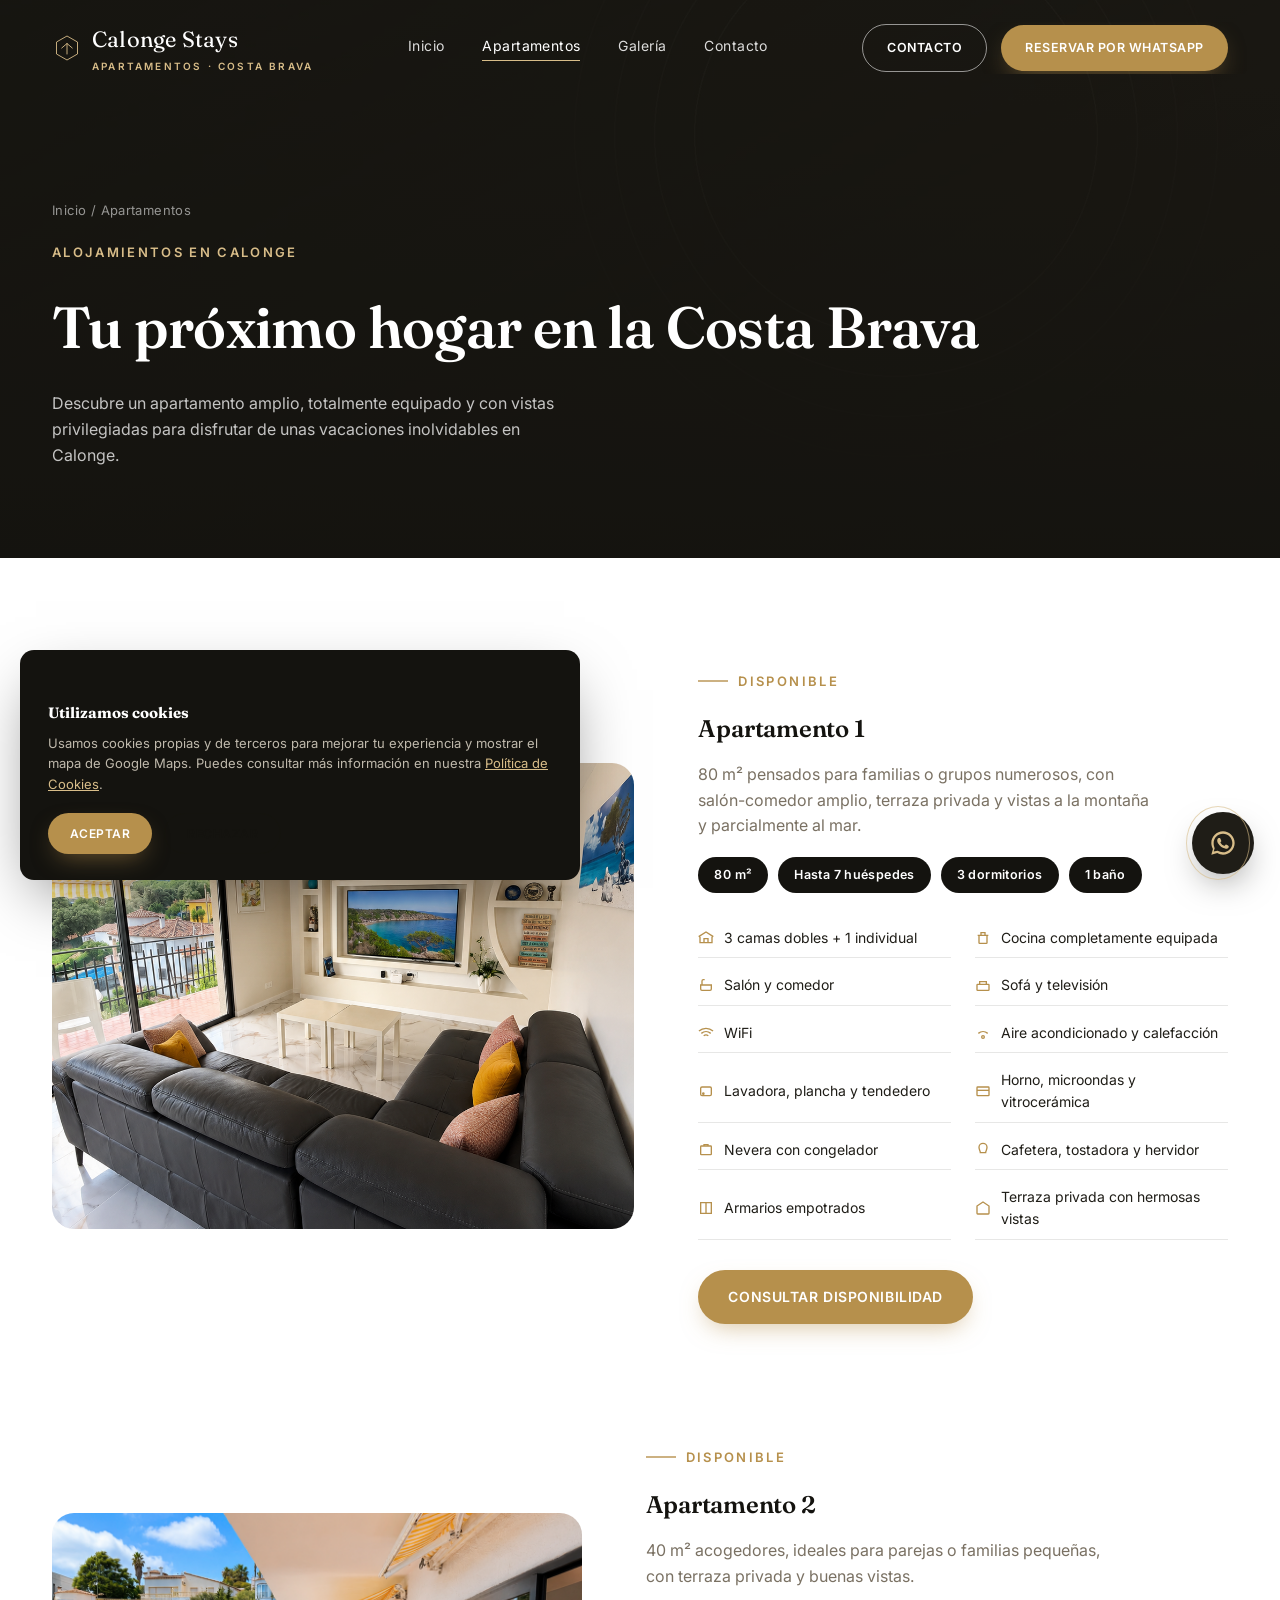
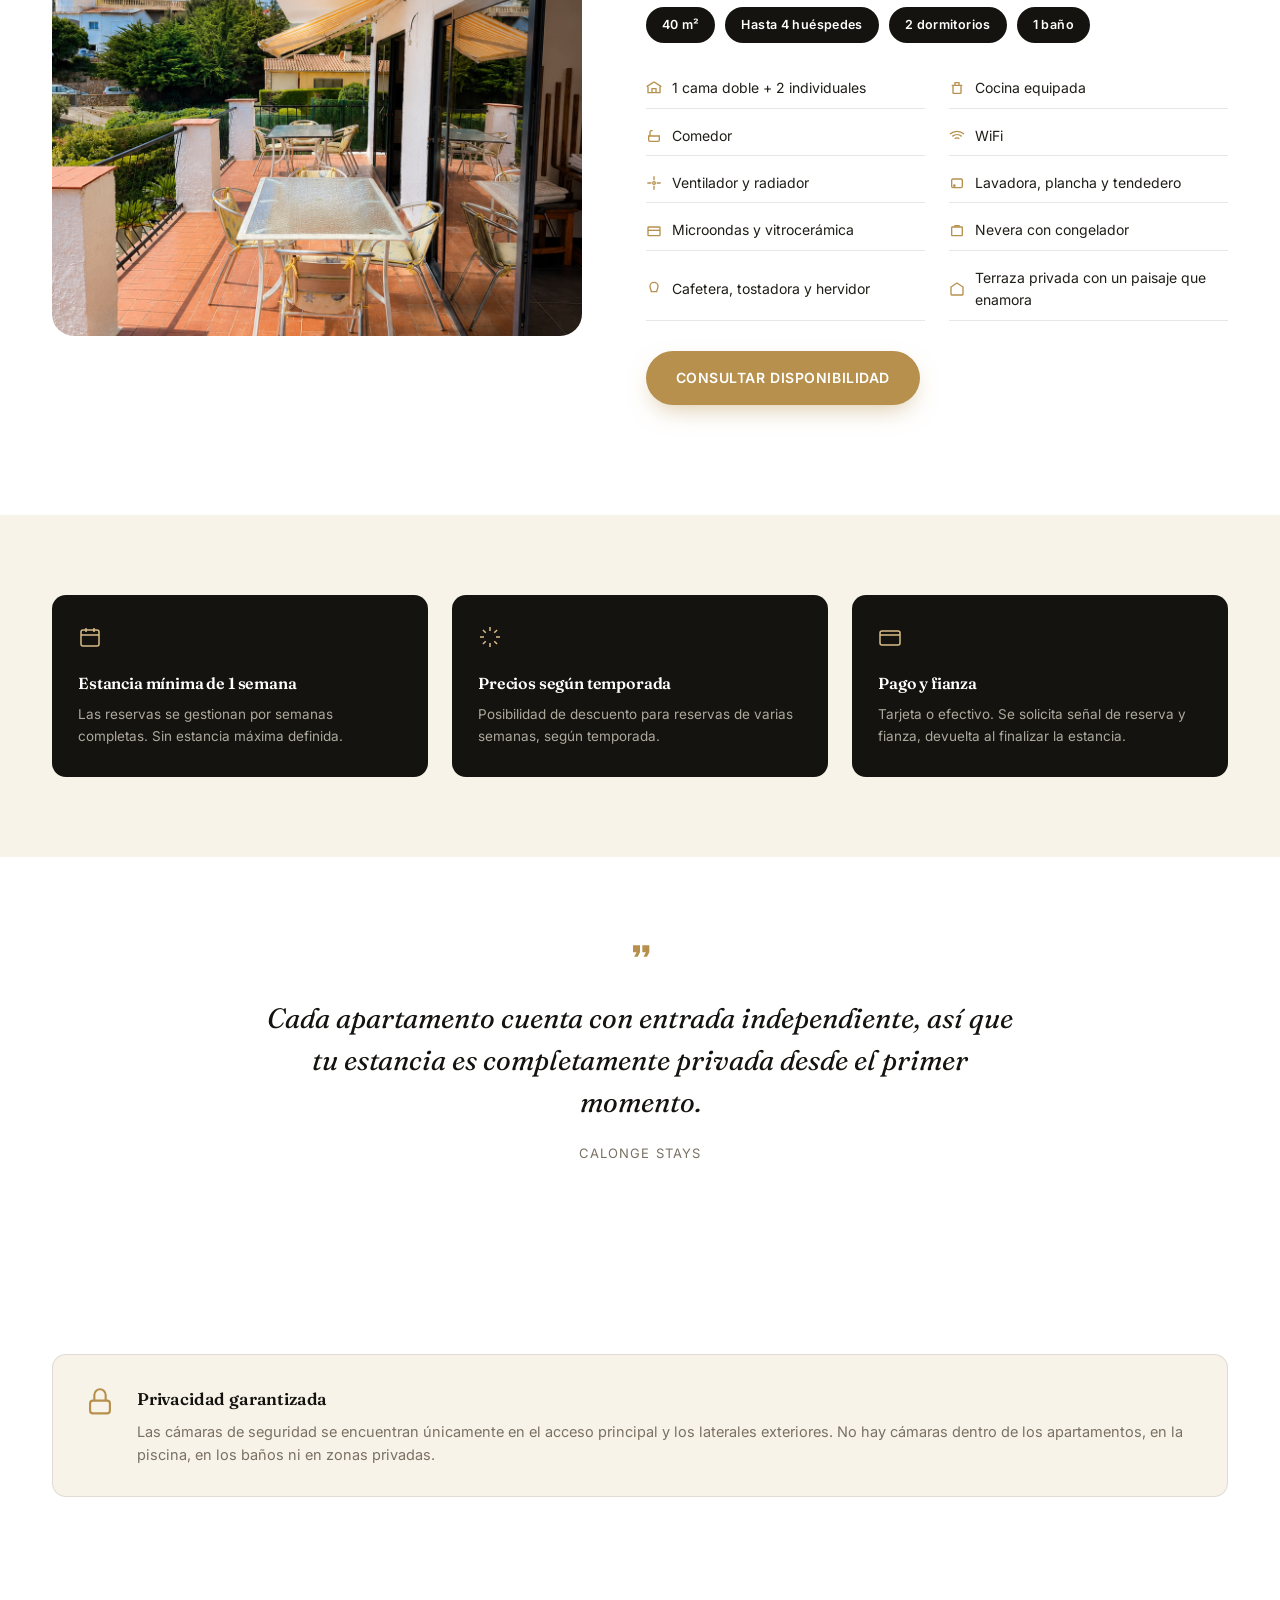
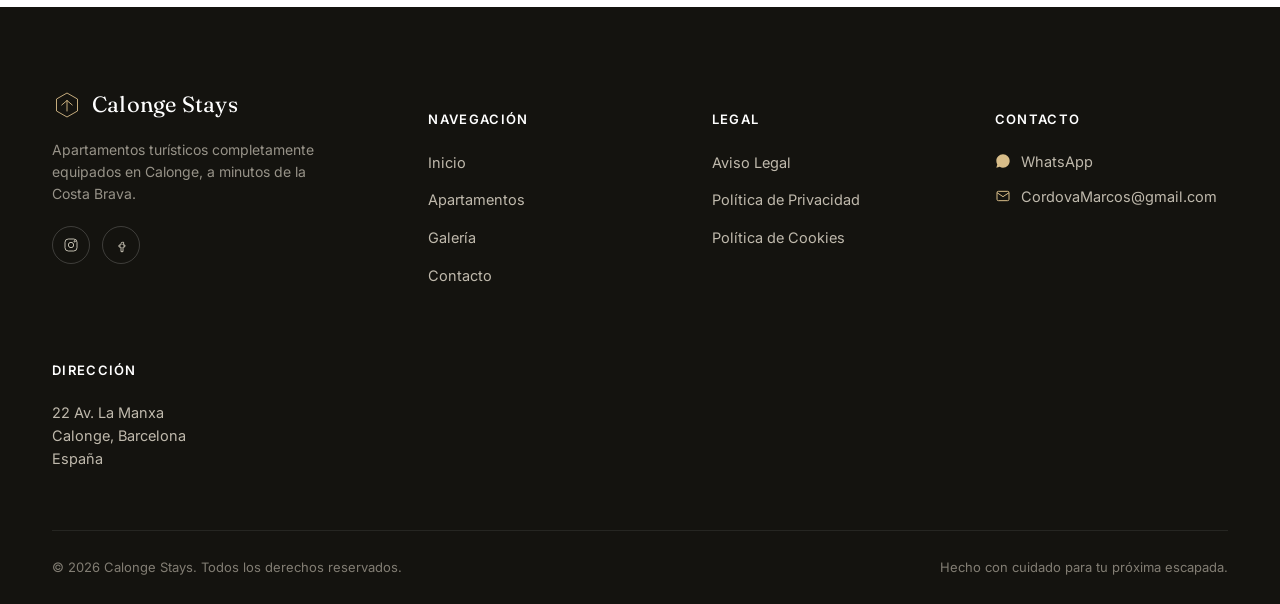
==== commit 47e78b5d: "Update apartamentos.html" ====
--- a/apartamentos.html
+++ b/apartamentos.html
@@ -56,9 +56,9 @@
   <div class="page-hero-bg"><img src="assets/images/hero-room.jpg" alt=""></div>
   <div class="container">
     <div class="breadcrumb"><a href="index.html">Inicio</a> / Apartamentos</div>
-    <div class="eyebrow">Alojamiento</div>
-    <h1>Nuestros apartamentos</h1>
-    <p>Tres espacios independientes, totalmente equipados, pensados para que disfrutes de Calonge sin preocuparte de nada.</p>
+    <div class="eyebrow">ALOJAMIENTOS EN CALONGE</div>
+    <h1>Tu próximo hogar en la Costa Brava</h1>
+    <p>Descubre un apartamento amplio, totalmente equipado y con vistas privilegiadas para disfrutar de unas vacaciones inolvidables en Calonge.</p>
   </div>
 </section>
 
